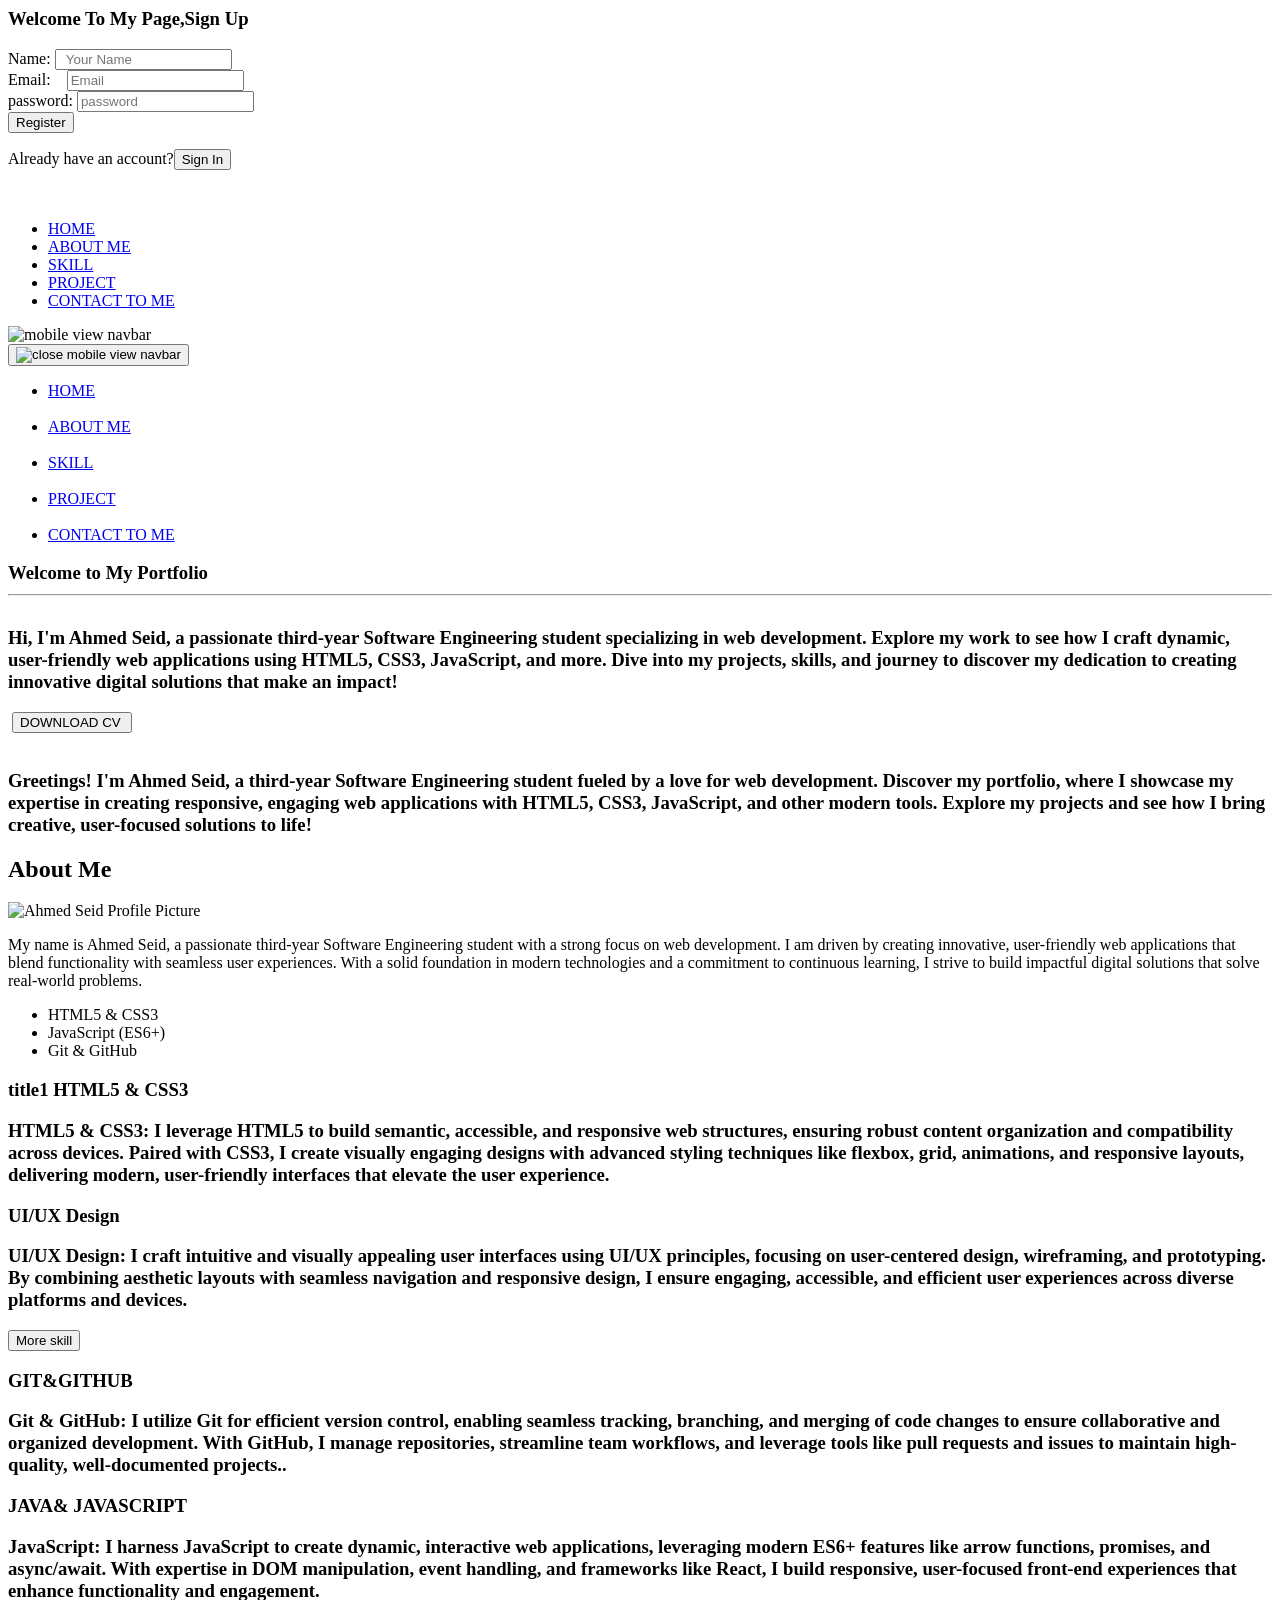
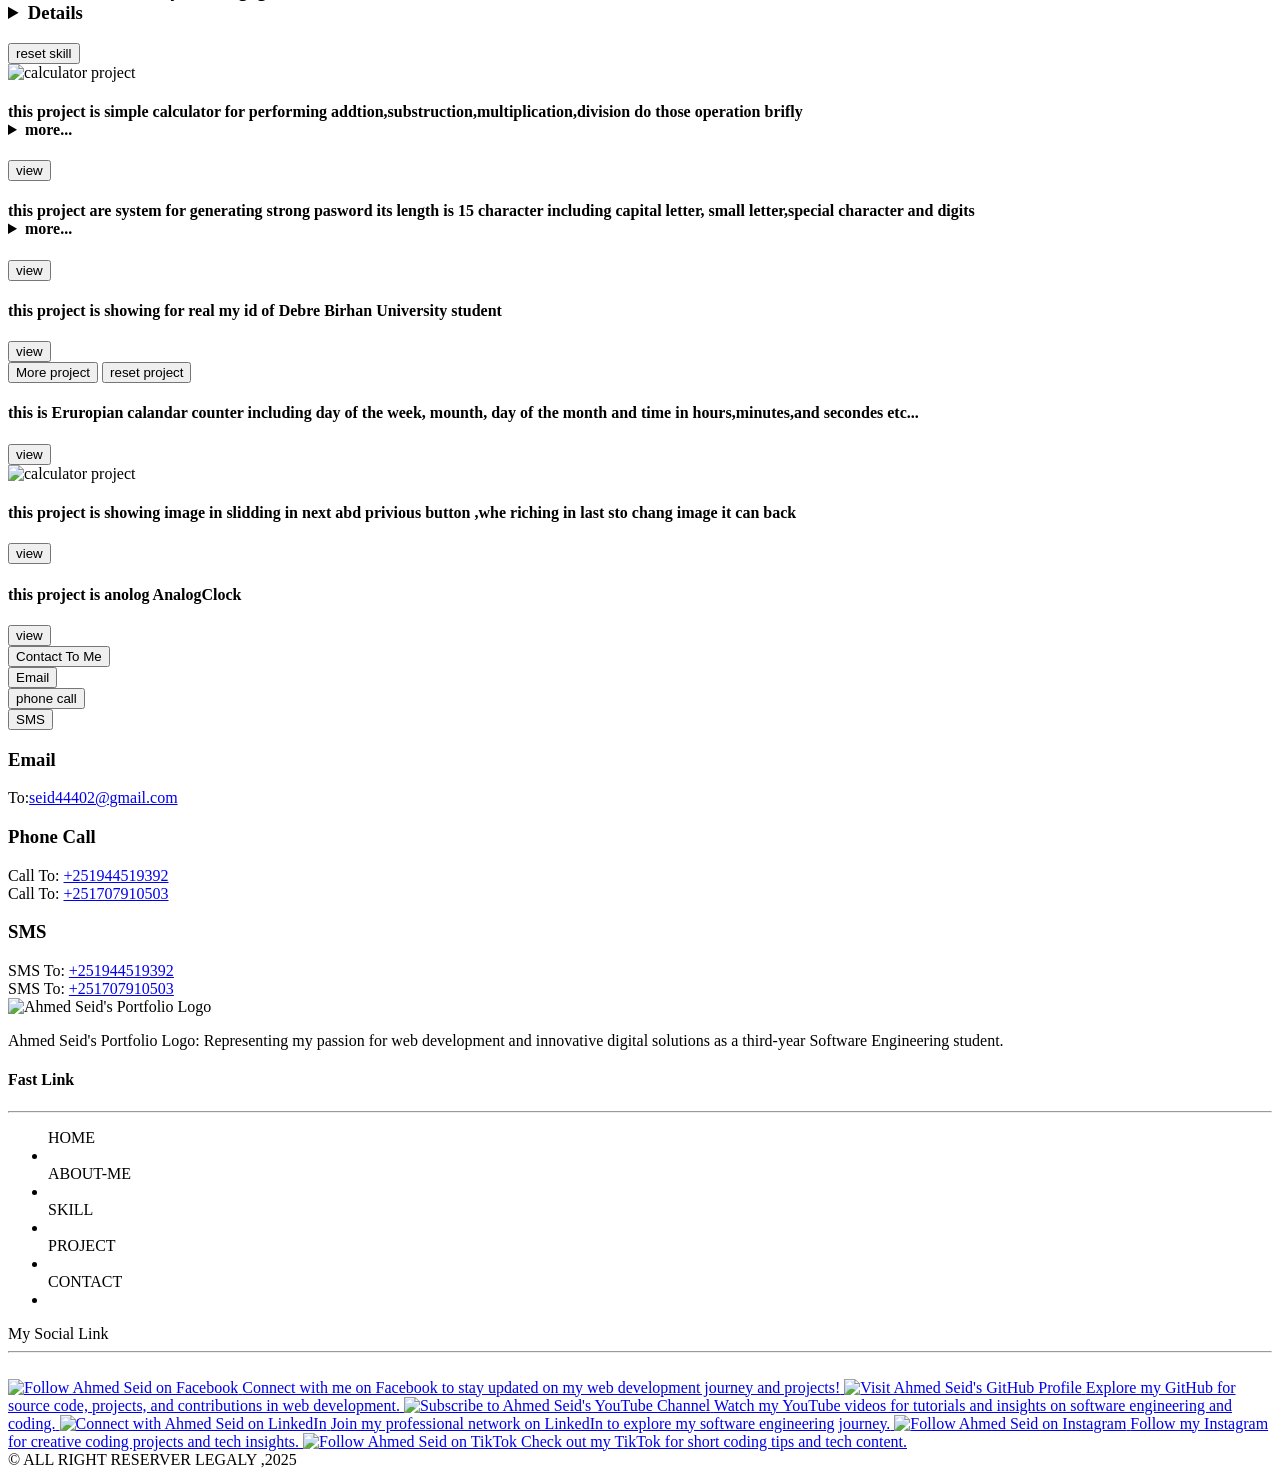
==== index.html @ 43ccfaa8 "Add files via upload" ====
<!DOCTYPE HTML5>                   
<head>
    <meta charset="UTF-8">
    <meta lang="en">
    <meta name="viewport" content="width=device-width, initial-scale=1.0">
    <title> my portifolio </title>
    <link rel="stylesheet" href="styles.css">
</head>
<body>
<div class="sign-up">
  <h3 class="sign-up-title">Welcome To My Page,Sign Up</h3>
  <label for="name" id="name-label"> Name:</label>
<input type="text" name="" id="name" placeholder="  Your Name">
<br><label for="email"> Email:&nbsp  &nbsp</label>
<input type="email" name="" id="email" placeholder="Email">
<br><label for="password"> password:</label>
<input type="text" name="" id="password" placeholder="password">

<br> <button class="register">Register</button>
<p>Already have an account?<button id="sign-in">Sign In</button></p>
</div>
<div class="main-containar">
  <!-- <div class="user-info">
    <img src="" alt="" class="">
    
  </div> -->
  
  <div class="header">
       <div class="">
        <img src="icon/headerlogo3.jpg" alt="" id="logo">
        <img src="icon/moon.png" alt="" id="light">
        
       </div>
        <div class="darkmode">
      
       </div> 
       <div class="navbar">
       
         <ul> 
           <li><a href="#body"> HOME</a></li>
          <li><a href="#about-me"> ABOUT ME</a></li>
          <li><a href="#skill">SKILL</a></li>
            <li><a href="#project">PROJECT</a></li>
             <li><a href="#contact-to-me">CONTACT TO ME</a></li>
             </ul>
       </div>
       <div class="homebar"><img src="icon/menu-bar.png" alt="mobile view navbar" id="menubar"></div>
       <div class="navbar2">
       <button id="btn1"> <img src="icon/close-button.png" alt="close mobile view navbar" id="close" > </button>
         <ul> 
           <li><a href="#body"> HOME</a></li>
           <br>
          <li><a href="#about-me"> ABOUT ME</a></li>
          <br>
          <li><a href="#skill">SKILL</a></li>
          <br>
            <li><a href="#project">PROJECT</a></li>
            <br>
             <li><a href="#contact-to-me">CONTACT TO ME</a></li>
             </ul>
       </div>
      
    </div>
    <div id="body">
        <div class="text1">
            <h3 id="text"><span>Welcome to My Portfolio </span><hr id="hr1"> <br>
Hi, I'm Ahmed Seid, a passionate third-year Software Engineering student specializing in web development. Explore my work to see how I craft dynamic, user-friendly web applications using HTML5, CSS3, JavaScript, and more. Dive into my projects, skills, and journey to discover my dedication to creating innovative digital solutions that make an impact!</h3></div>
        <div class="profil"><img src="icon/ahmed.png" alt="" id="pro">  
            <a href="icon/license-195239138-6172533.pdf" download="CV.pdf">
                <button id="download">DOWNLOAD CV 
                    <img src="icon/download.png" alt="" id="download-icon"></button></a></div> <br>
       
    <div class="text2"><h3 id="home-text2"><span>  
 Greetings!</span> I'm Ahmed Seid, a third-year Software Engineering student fueled by a love for web development. Discover my portfolio, where I showcase my expertise in creating responsive, engaging web applications with HTML5, CSS3, JavaScript, and other modern tools. Explore my projects and see how I bring creative, user-focused solutions to life!</h3></div></div>
   <section id="about-me">
  <h2>About Me</h2>
  <img src="icon/about-img.jpg" alt="Ahmed Seid Profile Picture" class="about-profile">
  <p>My name is Ahmed Seid, a passionate third-year Software Engineering student with a strong focus on web development. I am driven by creating innovative, user-friendly web applications that blend functionality with seamless user experiences. With a solid foundation in modern technologies and a commitment to continuous learning, I strive to build impactful digital solutions that solve real-world problems.</p>
<ul class="about-skills">
  <li>HTML5 & CSS3</li>
  <li>JavaScript (ES6+)</li>
  <li>Git & GitHub</li>
</ul>
</section>
    <div id="skill">
    <div class="skill1">
        <h3 id="skill1-title">title1 HTML5 & CSS3</h3>
        <h3 id="skill1-discription">HTML5 & CSS3: I leverage HTML5 to build semantic, accessible, and responsive web structures, ensuring robust content organization and compatibility across devices. Paired with CSS3, I create visually engaging designs with advanced styling techniques like flexbox, grid, animations, and responsive layouts, delivering modern, user-friendly interfaces that elevate the user experience.</h3>
        <!-- <button id="skill1-btn">more...</button> -->
    </div> 
      <div class="skill2">
        <h3 id="skill2-title">UI/UX Design</h3>
        <h3 id="skill2-discription">UI/UX Design: I craft intuitive and visually appealing user interfaces using UI/UX principles, focusing on user-centered design, wireframing, and prototyping. By combining aesthetic layouts with seamless navigation and responsive design, I ensure engaging, accessible, and efficient user experiences across diverse platforms and devices.</h3>
        <!-- <button id="skill2-btn">more...</button> -->
    </div> 
     <button id="more-skill">More skill</button> 
      <div class="skill3">
        <h3 id="skill3-title">GIT&GITHUB</h3>
        <h3 id="skill3-discription">Git & GitHub: I utilize Git for efficient version control, enabling seamless tracking, branching, and merging of code changes to ensure collaborative and organized development. With GitHub, I manage repositories, streamline team workflows, and leverage tools like pull requests and issues to maintain high-quality, well-documented projects..</h3>
        <!-- <button id="skill3-btn">more...</button> -->
    </div> 
      <div class="skill4">
        <h3 id="skill4-title">JAVA& JAVASCRIPT</h3>
        <h3 id="skill4-discription">JavaScript: I harness JavaScript to create dynamic, interactive web applications, leveraging modern ES6+ features like arrow functions, promises, and async/await. With expertise in DOM manipulation, event handling, and frameworks like React, I build responsive, user-focused front-end experiences that enhance functionality and engagement.

 <details>Java (JavaFX & Swing): I develop robust desktop applications using Java, employing JavaFX for modern, rich interfaces with dynamic UI components and multimedia support. With Swing, I create lightweight, cross-platform GUIs, ensuring scalable and maintainable solutions for diverse application needs, backed by Java’s strong object-oriented capabilities.<sumary>more..</sumary></details></h3>
        <!-- <button id="skill4-btn">more...</button> -->
    </div>  
     <button id="reset-skill">reset skill</button>
    </div>
    <div id="project">
        <div class="project1">
           <img src="icon/calc.png" alt="calculator project" id="project1-image"></a> 
            <h4 id="project1-diecription"> this project is simple calculator for performing addtion,substruction,multiplication,division  do those operation  brifly <details> and when locked the calculator not do operation but can write,addtionalt clear and delete button is including for cancceling one by one or all once <summary>more...</summary></details> </h4>

           <a href="project/Calc/calc.html" target="_parent"> <button id="project1-btn">view </button></a>
        </div>
        <div class="project2">
            <img src="icon/password generater.png" alt=""id="project2-image">
            <h4 id="project2-diecription"> this project are system for generating strong pasword its length is 15 character including capital letter, small letter,special character and digits <details>when generate strong password click generated the password click copy to copied to clipord past anywhere <summary>more...</summary> </details></h4>
           <a href="project/password/pasword.html" target="_parent"><button id="project2-btn">view </button></a> 
        </div>
        <div class="project3">
             <img src="icon/id.png" alt=""id="project3-image"></a>
           <h4 id="project3-diecription"> this project is showing for real my id of Debre Birhan University student </h4>
            <a href="project/id/id.html" target="_parent"><button id="project3-btn">view </button></a>
        </div>
        <button id="more-project">More project</button> <button id="reset-project">reset project</button>
        <div class="project4">
            <img src="icon/calandar.png"alt="" id="project4-image">
            <h4 id="project4-diecription"> this is Eruropian calandar counter including day of the week, mounth, day of the month and time in hours,minutes,and secondes etc...  </h4>
            <a href="project/calandar/calandar.html" target="_self"><button id="project4-btn">view </button></a>
        </div>
         <div class="project5">
            <img src="icon/calc.png" alt="calculator project" id="project5-image">
            <h4 id="project5-diecription"> this project is showing image in slidding  in next abd privious button ,whe riching in last sto chang image it can back</h4>
            <a href="project/imageSlayder/image.html" target="_parent"><button id="project5-btn">view </button></a>
        </div>
        <div class="project6">
            <img src="icon/password generater.png" alt=""id="project6-image">
            <h4 id="project6-diecription"> this project is anolog AnalogClock</h4>
            <a href="project/AnalogClock/Watch.html" target="_parent"><button id="project6-btn">view </button></a>
        </div>
    </div>

    <div id="contact-to-me">
    <button id="btn2">Contact To Me</button>
    <div class="contact-list">
        <img src="icon/left-arrow.png" alt="" id="left-arrow"><br>
        <button id="btn3"><img src="icon/email.png" alt=""id="email-icon">Email</button><br>
        <button id="btn4"><img src="icon/copy.png" alt="" id="phone-icon">phone call</button><br>
        <button id="btn5"><img src="icon/conversation.png" alt="" id="sms-icon">SMS</button></div>
        </div>
        <div class="email-card">
            <img src="icon/left-arrow.png" alt=""id="email-back">
            <h3>Email</h3>
            To:<a href="mailto:seid44402@gmail.com">seid44402@gmail.com</a>
           
        </div>
        <div class="phone-card">
            <img src="icon/left-arrow.png" alt=""id="phone-back">
            <h3>Phone Call</h3>
            Call To: <a href="tel:+251944519392">+251944519392</a><br>
            Call To: <a href="tel:+251707910503">+251707910503</a><br>
         
            
        </div>
        <div class="sms-card">
            <img src="icon/left-arrow.png" alt=""id="sms-back">
            <h3>SMS</h3>
            SMS To: <a href="sms:+251944519392">+251944519392</a><br>
            SMS To: <a href="sms:+251707910503">+251707910503</a><br>
         
            
        </div>
    
    <div class="footer">
       
        <!-- <div class="copy-right"id="facebook-link"><h3>ALL RIGHT RESERVED LEGALY 2025!!!</h3></div> --> 
   <div class="footer-logo">
    
  <img id="logo-image" src="icon/headerlogo2.png" alt="Ahmed Seid's Portfolio Logo">
  <p>Ahmed Seid's Portfolio Logo: Representing my passion for web development and innovative digital 
    solutions as a third-year Software Engineering student.</p>
    
   </div>
   <div class="fast-link">
    <h4>Fast Link</h4> <hr> </h4>
    <ul> 
           <span id="body-text">HOME</span>
           <li><a href="#body" id=""><img src="icon/home-button.png" alt="" id="footer-home"> </a></li>
           <span id="about-me-text">ABOUT-ME</span>
          <li><a href="#about-me"><img src="icon/picture.png" alt="" id="footer-about-me"> </a></li>
          <span id="skill-text">SKILL</span>
           <li><a href="#skill"> <img src="icon/tools.png" alt="" id="footer-skill"></a></li>
           <span id="project-text">PROJECT</span>
            <li><a href="#project"><img src="icon/paper-plane.png" alt="" id="footer-project"></a></li>
            <span id="contact-to-me-text">CONTACT</span>
             <li><a href="#contact-to-me"> <img src="icon/conversation.png" alt="" id="footer-contact-to-me"> </a></li>
             </ul>
   </div>
 <div class="join-to-me">
  <span id="social-span">My Social Link
     <hr>
  </span>
  <br>
 
  <a href="https://facebook.com/your-profile" id="facebook-link">
    <img src="icon/Facebook.jpeg" alt="Follow Ahmed Seid on Facebook" id="Facebook" tabindex="0">
    <span id="facebook-text">Connect with me on Facebook to stay updated on my web development journey and projects!</span>
  </a>
  <a href="https://github.com/ahmedseid9392" id="github-link">
    <img src="icon/github.png" alt="Visit Ahmed Seid's GitHub Profile" id="github" tabindex="0">
    <span id="github-text">Explore my GitHub for source code, projects, and contributions in web development.</span>
  </a>
  <a href="https://youtube.com/your-channel" id="youtube-link">
    <img src="icon/youtube.png" alt="Subscribe to Ahmed Seid's YouTube Channel" id="youtube" tabindex="0">
    <span id="youtube-text">Watch my YouTube videos for tutorials and insights on software engineering and coding.</span>
  </a>
  <a href="https://linkedin.com/in/your-profile" id="linkedin-link">
    <img src="icon/Linked in.jpeg" alt="Connect with Ahmed Seid on LinkedIn" id="linkedin" tabindex="0">
    <span id="linkedin-text">Join my professional network on LinkedIn to explore my software engineering journey.</span>
  </a>
  <a href="https://instagram.com/your-profile" id="instagram-link">
    <img src="icon/Inatagrame.jpeg" alt="Follow Ahmed Seid on Instagram" id="instagram" tabindex="0">
    <span id="instagram-text">Follow my Instagram for creative coding projects and tech insights.</span>
  </a>
  <a href="https://tiktok.com/@your-profile" id="tiktok-link">
    <img src="icon/telegram.png" alt="Follow Ahmed Seid on TikTok" id="tiktok" tabindex="0">
    <span id="tiktok-text">Check out my TikTok for short coding tips and tech content.</span>
  </a>
</div>
   <div class="feed-back">

   </div>
   <span id="copy-right"> &copy; ALL RIGHT RESERVER LEGALY ,2025</span>

</div>
</div>
    <!--linking javascript-->
    <script src="script.js"> </script>
</body>
</html>
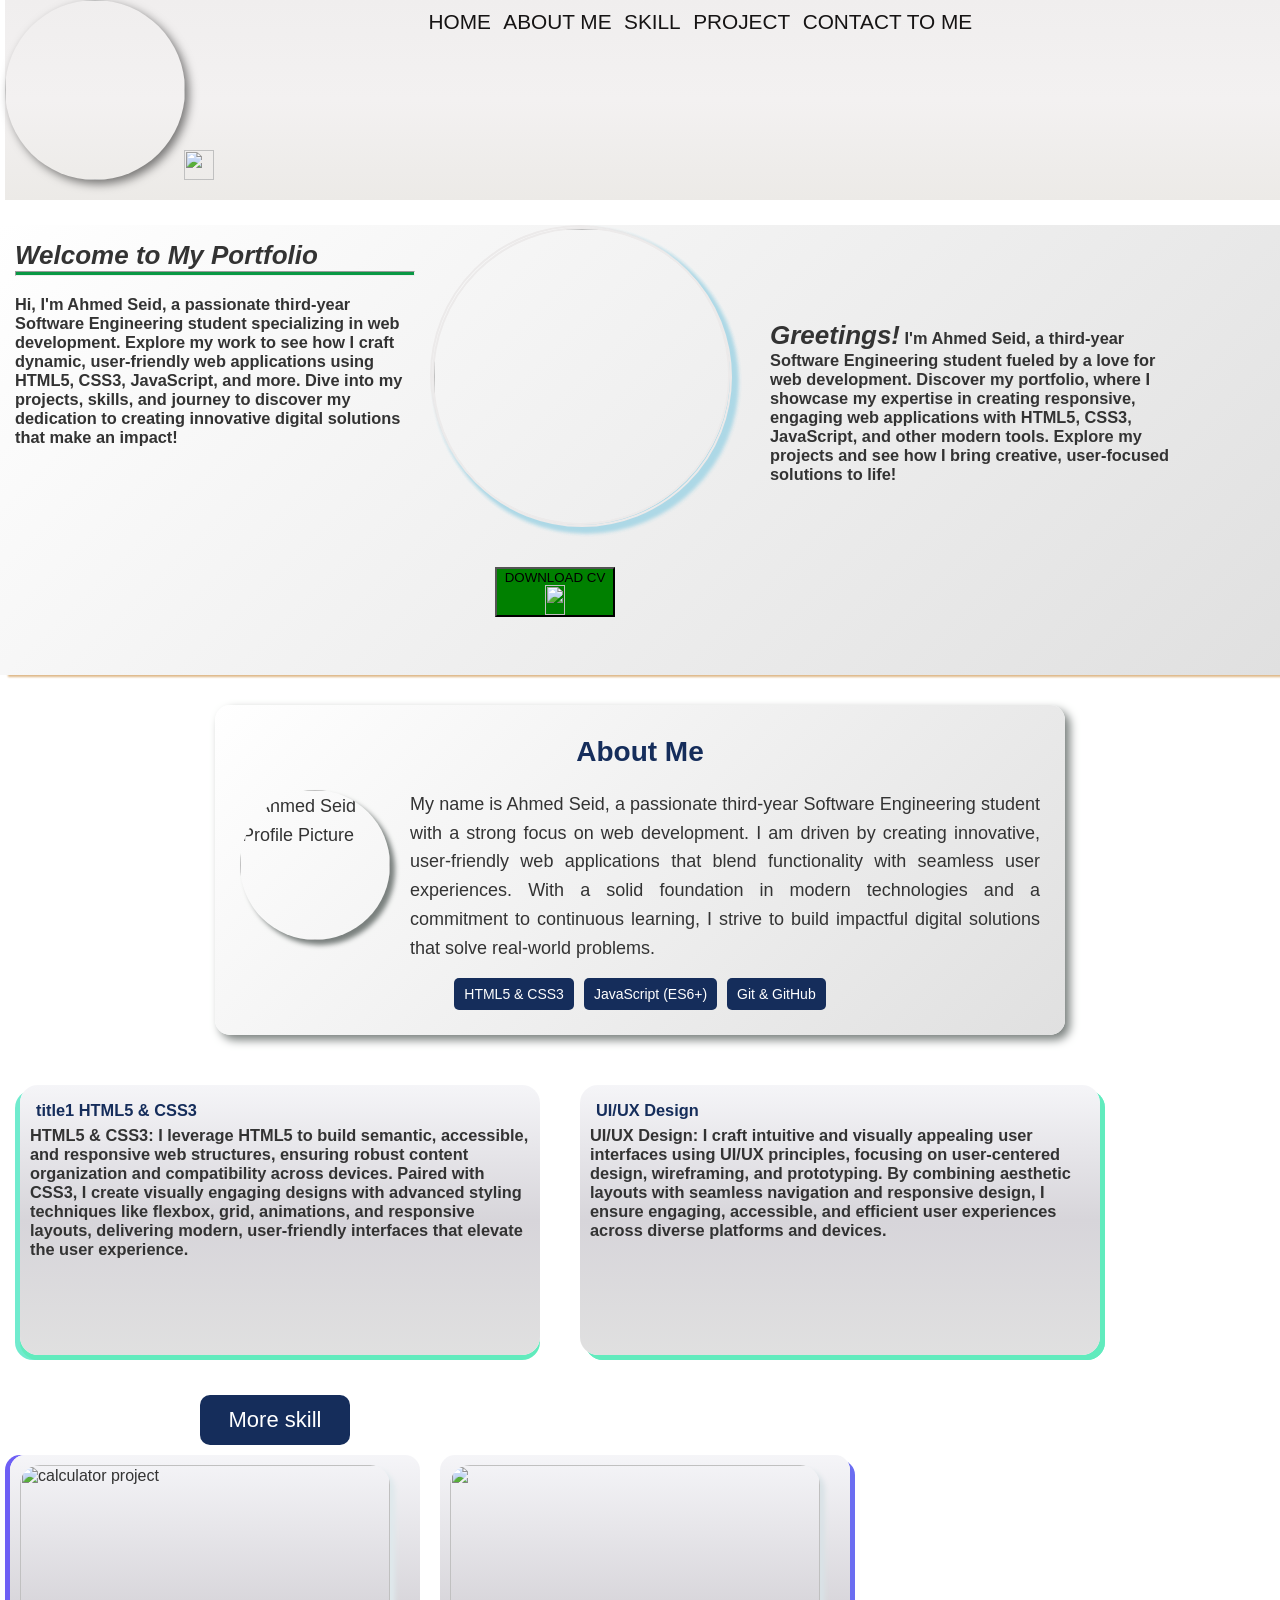
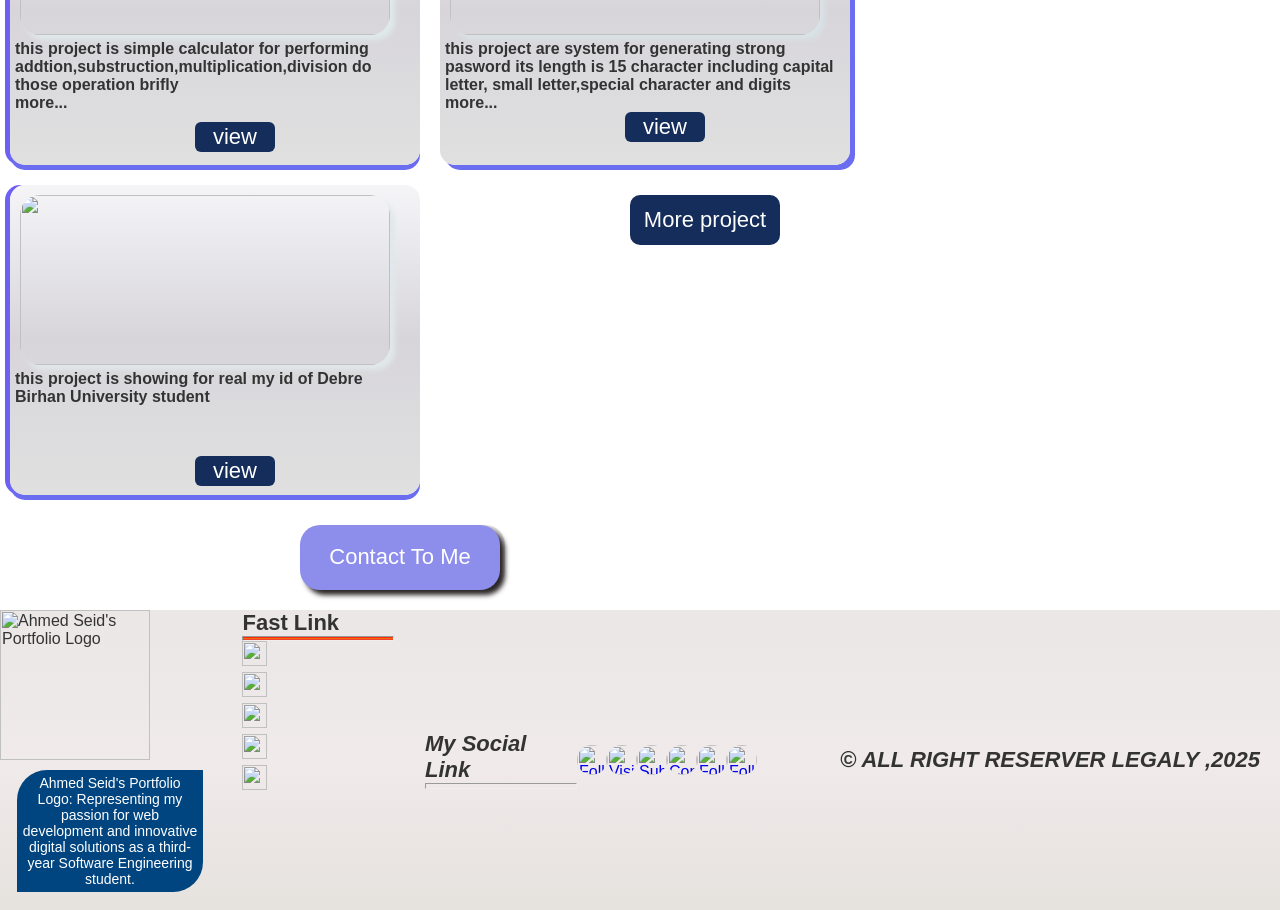
==== commit 9ac3ceff: "demo1" ====
--- a/index.html
+++ b/index.html
@@ -4,7 +4,7 @@
     <meta lang="en">
     <meta name="viewport" content="width=device-width, initial-scale=1.0">
     <title> my portifolio </title>
-    <link rel="stylesheet" href="styles.css">
+    <link rel="stylesheet" href="portifolio.css">
 </head>
 <body>
 <div class="sign-up">
@@ -240,4 +240,5 @@
     <!--linking javascript-->
     <script src="script.js"> </script>
 </body>
-</html>+
+</html>
--- a/portifolio.css
+++ b/portifolio.css
@@ -0,0 +1,1060 @@
+:root {
+  --primary-bg: #f4e4f5; /* Light mode background from your JS */
+  --dark-bg: #262223; /* Dark mode background */
+  --accent-color: #152d5b; /* Footer background color */
+  --text-color: #333; /* Default text color */
+  --shadow-color: #7a807e; /* From skill cards */
+}
+* {
+  padding: 0px;
+  margin: 0px;
+  list-style: none;
+  
+  
+  text-decoration: none;
+  font-family: Arial, Helvetica, sans-serif;
+  
+  
+  
+  
+}
+
+
+/* .main-containar{
+  display: none;
+} */
+.sign-up{
+  width: 350px;
+  height: 450px;
+  border-radius: 8px;
+  padding: 20px;
+  margin: 35px 35%;
+  display: none;
+  box-shadow: 5px 5px 5px rgb(187, 181, 172);
+  
+}
+.sign-up-title{
+  padding-bottom: 35px;
+}
+input{
+  width: 210px;
+  height: 30px;
+  margin: 10px;
+}
+.register{
+  width: 350px;
+  height: 35px;
+  text-align: center;
+  font-size: 18px;
+  color: white;
+  background-color: #00457f;
+  border-radius: 8px;
+  margin: 30px 10px 10px; 
+  border: none;
+}
+#sign-in{
+  border: none;
+  color: #00457f;
+  background-color: transparent;
+}
+#title{
+  color:red;
+  background-color:green;
+}
+.header {
+ height: 200px;
+  width: 100%;
+  display: flex;
+  flex-wrap: wrap;
+ background: linear-gradient(#f0eeee,#f3f1f1,#eceae7);
+  margin-bottom: 25px;
+  margin-left: 5px;
+  
+}
+#logo {
+  width: 200px;
+  height: 100px;
+}
+.navbar {
+  width: 600px;
+  height: 200px;
+  padding-top: 50px;
+  margin-left: 200px;
+  padding: 10px;
+   box-sizing: border-box; 
+  box-shadow: 0px 0px 0px #eceaea, 0px 0px 0px #f3eeee;
+}
+.navbar li {
+  
+  display: inline;
+  flex-wrap: wrap;
+  align-self: center;
+  align-items: center;
+  justify-content: space-around;
+  font: 1.3em sans-serif;
+}
+
+.navbar li a {
+ 
+  margin: 4px;
+  margin-top: 20px;
+  color: #161414;
+}
+.navbar li a:hover {
+  color: white;
+    transition: 0.2s ease-in;
+    opacity: 8;
+    background-color: rgb(89, 150, 219);
+}
+#menubar {
+  width: 40px;
+  height: 30px;
+  display: none;
+  color: white;
+  background-color: white;
+  
+}
+#homeicon {
+  width: 20px;
+  height: 20px;
+}
+
+#homeicon:hover {
+  transform: scale(1.2);
+  transition: 0.5s;
+}
+.navbar2 {
+  width: 350px;
+  height: 400px;
+  z-index: 1000;
+  background-color: #f3eeee;
+  padding: 10px;
+  justify-content: space-around;
+  align-items: center;
+  display: none;
+  margin-left: 120px;
+  transition: top 0.6s ease;
+  
+}
+
+.navbar2 li {
+  list-style: none;
+  font-size: 22px;
+  }
+.navbar2 li a {
+  text-decoration: none;
+  padding: 10px;
+  margin-top: 20px;
+  color: #380d0d;
+}
+.navbar2 li a:hover {
+    color: white;
+    transition: 0.2s ease-in;
+    opacity: 8;
+    background-color: rgb(89, 150, 219);
+}
+#close {
+  width: 30px;
+  height: 30px;
+  margin-left: 300px;
+  
+  cursor: pointer;
+  }
+  #btn1{
+    border: none;
+  }
+#light {
+  margin-left: 200px; 
+  width: 30px;
+  height: 30px;
+  margin-right: 0px;
+  cursor: pointer;
+ }
+#logo {
+  width: 180px;
+  height: auto;
+  border-radius: 50%;
+  box-shadow: 4px 4px 10px rgba(0, 0, 0, 0.5);
+  transition: transform 0.3s ease-in-out;
+ 
+}
+#logo:hover {
+  transform: scale(1.05);
+}
+#light-text{
+    text-align: right;
+    padding-right: 10px;
+}
+@media  (min-width:700px) {
+    #menubar{
+        display: none;
+      }
+    }
+@media (max-width: 700px) {
+  .navbar {
+    width: 450px;
+    display: none;
+  }
+   #menubar{
+        margin-left: 390px;
+        margin-top: -70px;
+        display: block;
+      }
+}
+  @media (min-width:700px){
+    .navbar2{
+      display:none;
+    }
+  }
+  #light{
+    margin-left: -5px;
+    margin-top: -150px;
+    cursor: pointer;
+    
+  }
+/* .darkmode{
+    padding-top: 15px;
+    flex-wrap: wrap-reverse;
+    width: 80px;
+    height: 80px;
+    
+    margin-left: -110px;
+    margin-bottom: -60px;
+   } */
+
+#body {
+  width: 100%;
+  height: 450px;
+  display: flex;
+  flex-wrap: wrap;
+  /* background-image: url("icon/photo_2025-06-27_16-28-20.jpg"); */
+  background: linear-gradient(135deg, #ffffff, #e0e0e0);
+  color: var(--text-color);
+  box-shadow: 8px 2px 2px burlywood, 0px 0px 0px burlywood;
+}
+.text1 {
+  width: 400px;
+  height: auto;
+  padding: 15px;
+  margin-bottom: 13px;
+  font-size: 14px;
+  font-family: 'Arial', sans-serif;
+  animation: typing 4s steps(40,end);
+  
+}
+
+
+span{
+    font-weight: bold;
+    font-size: 26px;
+    font-style: oblique;
+}
+#hr1{
+    background-color: #099844;
+    height: 3px;
+}
+.text2 {
+  width: 400px;
+  height: auto;
+  color: var(--text-color);
+  margin-left: 750px;
+  margin-top: -300px;
+  padding-left: 20px;
+  padding-top: 20px;
+font-size: 14px;
+  font-family: 'Arial', sans-serif;
+  animation: typing 4s steps(40,end);
+
+}
+.profil {
+  width: 300px;
+  height: 300px;
+  border: 2px solid #eceaea;
+  border-radius: 50%;
+  box-sizing: border-box;
+  box-shadow: 5px 5px 5px lightblue, 5px 5px 5px lightblue;
+}
+#pro {
+  width: 300px;
+  height: 300px;
+  border: 2px solid #eceaea;
+  border-radius: 50%;
+  box-sizing: border-box;
+  box-shadow: 5px 5px 5px lightblue, 5px 5px 5px lightblue;
+}
+#download-icon{
+    width: 20px;
+    height: 30px;
+}
+#download{
+    width: 120px;
+    height: 50px;
+    margin-top: 40px;
+    margin-left: 63px;
+    background-color: green;
+    cursor: pointer;
+}
+@media (max-width:700px) {
+ #body{
+    height:fit-content;
+    /* margin-bottom: 350px; */
+ } 
+ .text2{
+    margin-left: 10px;
+    margin-top: 100px;
+    padding-bottom: 15px;
+    }  }
+    #btn1 { 
+      margin-bottom: 15px
+    }
+
+
+/* About Me Section */
+#about-me { /* Renamed to .about-me for consistency */
+  width: 100%;
+  max-width: 800px; /* Limits width for readability on large screens */
+  margin: 30px auto; /* Center the section */
+  padding: 25px;
+  background: linear-gradient(135deg, #ffffff, #e0e0e0); /* Subtle gradient for depth */
+  border-radius: 15px; /* Matches project and skill card border-radius */
+  box-shadow: 5px 5px 10px var(--shadow-color), -5px -5px 10px #fff; /* Soft shadow effect */
+  font-size: 18px; /* Slightly smaller for better readability */
+  line-height: 1.6; /* Improved text spacing */
+  color: var(--text-color);
+  transition: all 0.5s ease-in-out; /* Smooth transition for dark mode */
+animation: typing 4s steps(40,end);
+}
+
+/* Heading for About Me */
+#about-me h2 {
+  font-size: 28px;
+  color: var(--accent-color);
+  margin-bottom: 15px;
+  text-align: center;
+  font-weight: 600;
+
+}
+/* Paragraph styling */
+#about-me p {
+  text-align: justify;
+  font-family: 'Arial', sans-serif; /* Matches navbar font style */
+  margin-bottom: 15px;
+}
+
+/* Responsive design for smaller screens */
+@media (max-width: 600px) {
+  #about-me {
+    margin: 15px;
+    padding: 15px;
+    font-size: 16px;
+  }
+  #about-me h2 {
+    font-size: 24px;
+  }
+}
+.about-profile {
+  width: 150px;
+  height: 150px;
+  border-radius: 50%;
+  float: left;
+  margin-right: 20px;
+  box-shadow: 5px 5px 5px var(--shadow-color);
+}
+@media (max-width: 600px) {
+  .about-profile {
+    float: none;
+    margin: 0 auto 15px;
+    display: block;
+  }
+}
+.about-skills {
+  list-style: none;
+  display: flex;
+  gap: 10px;
+  justify-content: center;
+  margin-top: 15px;
+}
+.about-skills li {
+  background-color: var(--accent-color);
+  color: #fff;
+  padding: 5px 10px;
+  border-radius: 5px;
+  font-size: 14px;
+}
+.about-me {
+  opacity: 0;
+  transform: translateY(20px);
+  animation: fadeIn 0.8s ease-in-out forwards;
+}
+@keyframes fadeIn {
+  to {
+    opacity: 1;
+    transform: translateY(0);
+  }
+}
+
+/* Dark mode adjustments (matches your JS dark mode toggle) */
+body.dark-mode .about-me {
+  background: linear-gradient(135deg, #2c2c2c, #4a4a4a);
+  color: #fff;
+  box-shadow: 5px 5px 10px #1a1a1a, -5px -5px 10px #3a3a3a;
+}
+/* for skill */
+/*for contact to me */
+#skill {
+  display: flex;
+  flex-wrap: wrap;
+}
+.skill1 {
+  width: 500px;
+  height: 250px;
+  margin: 20px;
+  border-radius: 18px;
+ font-size: 14px;
+  font-family: 'Arial', sans-serif;
+  padding: 10px;
+  color: var(--text-color);
+  box-shadow: 0px 5px 0px #61ebbd, -5px 5px 0px #70ebce;
+  background: linear-gradient(#f5f5f8, #d7d5da, #e0e0e0);
+}
+.skill2 {
+  width: 500px;
+  height: 250px;
+  margin: 20px;
+  border-radius: 18px;
+  padding: 10px;
+  font-size: 14px;
+  font-family: 'Arial', sans-serif;
+ color: var(--text-color);
+  box-shadow: 5px 5px 0px #61ebbd, 5px 5px 0px #70ebce;
+  background: linear-gradient(#f5f5f8, #d7d5da, #e0e0e0);
+}
+.skill3 {
+  width: 500px;
+  height: 250px;
+  margin: 20px;
+  display: none;
+  border-radius: 18px;
+  padding: 10px;
+  color: var(--text-color);
+  font-size: 14px;
+  font-family: 'Arial', sans-serif;
+  box-shadow: 0px 5px 0px #61ebbd, -5px 5px 0px #70ebce;
+  background: linear-gradient(#f5f5f8, #d7d5da, #e0e0e0);
+}
+.skill4 {
+  width: 500px;
+  height: 280px;
+  margin: 20px;
+  overflow: scroll;
+  display: none;
+  border-radius: 18px;
+  padding: 10px;
+ color: var(--text-color);
+ font-size: 14px;
+  font-family: 'Arial', sans-serif;
+  box-shadow: 5px 5px 0px #61ebbd, 5px 5px 0px #70ebce;
+  background: linear-gradient(#f5f5f8, #d7d5da, #e0e0e0);
+}
+.skill4::-webkit-scrollbar{
+  display: none;
+}
+#skill1-title,#skill2-title,#skill3-title,#skill4-title{
+  color:var(--accent-color);
+  padding: 6px;
+  font-weight: 600;
+}
+#more-skill {
+  width: 150px;
+  height: 50px;
+  background-color:var(--accent-color);
+  color: #fff;
+  font-size: 22px;
+  margin-left: 200px;
+  margin-top: 20px;
+  border-radius: 10px;
+  border: none;
+  cursor: pointer;
+}
+#reset-skill {
+  width: 150px;
+  height: 50px;
+  background-color:var(--accent-color);
+  color: #fff;
+  font-size: 22px;
+  margin-left: 20px;
+  margin-top: 20px;
+  border-radius: 10px;
+  border: none;
+  display: none;
+  cursor: pointer;
+}
+#btn2 {
+  width: 200px;
+  height: 65px;
+  background-color: rgb(141, 141, 236);
+  color: white;
+  margin-left: 300px;
+  padding: 5px;
+  border-radius: 20px;
+  margin-top: 20px;
+  cursor: pointer;
+  border: none;
+  font-size: 22px;
+  box-shadow: 5px 5px 5px rgb(44, 39, 39), 5px 0px 0px gainsboro;
+}
+#btn2:hover {
+  background-color: rgb(225, 225, 245);
+  color: rgb(49, 48, 48);
+  transition: 0.5s;
+  cursor: pointer;
+}
+.contact-list {
+  width: 250px;
+  padding-top: 20px;
+  height: 300px;
+ 
+  z-index: 1px;
+  margin-left: 280px;
+  display: none;
+}
+#btn3,
+#btn4,
+#btn5 {
+  width: 200px;
+  margin-top: 10px;
+  height: 65px;
+  cursor: pointer;
+  background-color: rgb(109, 109, 112);
+  color: rgb(43, 42, 42);
+  /*margin-left: 300px;
+  */padding: 5px;
+  border-radius: 8px;
+  border: none;
+  font-size: 22px;
+  box-shadow: 5px 5px 5px rgb(44, 39, 39), 5px 0px 0px gainsboro;
+ 
+}
+#left-arrow {
+  width: 25px;
+  height: 20px;
+  padding-top: -20px;
+  cursor: pointer;
+}
+#btn3:hover,
+#btn4:hover,
+#btn5:hover {
+  background-color: rgb(225, 225, 245);
+  color: rgb(49, 48, 48);
+  transition: 0.5s;
+  cursor: pointer;
+}
+
+#email-icon {
+  width: 35px;
+  height: 25px;
+}
+#sms-icon {
+  width: 35px;
+  height: 25px;
+}
+#phone-icon {
+  width: 35px;
+  height: 25px;
+
+}
+.email-card {
+  width: 200px;
+  background-color: rgb(235, 241, 241);
+   height: 80px;
+  padding-top: 20px;
+   border-radius: 7px;
+    margin-left: 200px;
+ display: none;
+  z-index: 1px;
+ margin-top: 10px;
+ box-shadow: 5px 5px 5px rgb(63, 57, 57), 5px 5px 0px rgb(70, 66, 66);
+
+}
+#email-back {
+  width: 25px;
+  height: 20px;
+  padding-top: -20px;
+  cursor: pointer;
+}
+#text1 {
+  columns: 12;
+  padding: 6px;
+  border: none;
+  box-shadow: 2px 2px 2px #2b2b2b, 0px 0px 0px #2b2b2b;
+}
+#btn6 {
+  width: 60px;
+  height: 30px;
+  background-color: green;
+  color: whitesmoke;
+  cursor: pointer;
+}
+.phone-card {
+  width: 200px;
+  background-color: rgb(235, 241, 241);
+   height: 80px;
+  padding-top: 20px;
+   border-radius: 7px;
+    margin-left: 200px;
+   padding-top: 20px;
+  display: none;
+  margin-top: 10px;
+  z-index: 1px;
+box-shadow: 5px 5px 5px rgb(63, 57, 57), 5px 5px 0px rgb(70, 66, 66);
+}
+#phone-back {
+  width: 25px;
+  height: 20px;
+  padding-top: -20px;
+  cursor: pointer;
+}
+.sms-card {
+  width: 200px;
+  background-color: rgb(235, 241, 241);
+   height: 80px;
+  padding-top: 20px;
+   border-radius: 7px;
+    margin-left: 200px;
+  
+  padding-top: 20px;
+  display: none;
+  margin-top: 10px;
+  z-index: 1px;
+  box-shadow: 5px 5px 5px rgb(63, 57, 57), 5px 5px 0px rgb(70, 66, 66);
+}
+#sms-back {
+  width: 25px;
+  height: 20px;
+  padding-top: -20px;
+  cursor: pointer;
+}
+
+
+/* project part */
+#project {
+  display: flex;
+  flex-wrap: wrap;
+}
+.project1 {
+  width: 400px;
+  height: 300px;
+   color: var(--text-color);
+  box-shadow: 0px 5px 0px #6b6df1, -5px 0px 0px #6e5ff5;
+  background: linear-gradient(#f5f5f8, #d7d5da, #e0e0e0);
+  border-radius: 15px;
+  margin: 10px;
+  padding: 5px;
+ 
+}
+#project1-image {
+  width: 370px;
+  height: 170px;
+  margin: 5px;
+  border-radius: 20px;
+  box-shadow: 5px 5px 5px #dfe9ec, 0px 0px 0px #d6dbdd;
+}
+#project1-btn {
+ width: 80px;
+ height: 30px;
+ border: none;
+ background-color:var(--accent-color);
+ border-radius:6px ;
+ color: #ffff;
+ font-size: 22px;
+ margin-left: 180px;
+ margin-top: 10px;
+ cursor: pointer;
+
+}
+.project2 {
+  width: 400px;
+  height: 300px;
+  color: var(--text-color);
+  box-shadow: 5px 5px 0px #6b6df1, 0px 0px 0px #6e5ff5;
+ 
+  background: linear-gradient(#f5f5f8, #d7d5da, #e0e0e0);
+  border-radius: 15px;
+  margin: 10px;
+  padding: 5px;
+ 
+}
+#project2-image {
+  width: 370px;
+  height: 170px;
+  margin: 5px;
+  border-radius: 20px;
+  box-shadow: 5px 5px 5px #d9e2e6, 0px 0px 0px #9ea4a7;
+}
+#project2-btn {
+  width: 80px;
+  height: 30px;
+  border: none;
+  background-color: #152046;
+  color: #ffff;
+  font-size: 22px;
+  margin-left: 180px;
+  margin-top: 0px;
+  cursor: pointer;
+   background-color:var(--accent-color);
+ border-radius:6px ;
+}
+.project3 {
+  width: 400px;
+  height: 300px;
+   color: var(--text-color);  
+   box-shadow: 0px 5px 0px #6b6df1, -5px 0px 0px #6e5ff5;
+padding: 5px;
+  background: linear-gradient(#f5f5f8, #d7d5da, #e0e0e0);
+  border-radius: 15px;
+  margin: 10px;
+  
+}
+#project3-image {
+  width: 370px;
+  height: 170px;
+  margin: 5px;
+  border-radius: 20px;
+  box-shadow: 5px 5px 5px #e1e8eb, 0px 0px 0px #d5e4e9;
+}
+#project3-btn {
+  width: 80px;
+  height: 30px;
+  border: none;
+  background-color:var(--accent-color);
+ border-radius:6px ;
+  color: #ffff;
+  font-size: 22px;
+  margin-left: 180px;
+  margin-top: 50px;
+  cursor: pointer;
+   background-color:var(--accent-color);
+ border-radius:6px ;
+}
+.project4 {
+  width: 400px;
+  height: 300px;
+   color: var(--text-color);
+    box-shadow: 5px 5px 0px #6b6df1, 0px 0px 0px #6e5ff5;
+ padding: 5px;
+  background: linear-gradient(#f5f5f8, #d7d5da, #e0e0e0);
+  border-radius: 15px;
+  display: none;
+  margin: 10px;
+ 
+}
+#project4-image {
+  width: 370px;
+  height: 170px;
+  margin: 5px;
+  border-radius: 20px;
+  box-shadow: 5px 5px 5px #f0f4f5, 0px 0px 0px #ebf1f3;
+}
+#project4-btn {
+  width: 80px;
+  height: 30px;
+  border: none;
+  
+  color: #ffff;
+  font-size: 22px;
+  margin-left: 180px;
+  margin-top: 10px;
+  cursor: pointer;
+   background-color:var(--accent-color);
+ border-radius:6px ;
+}
+
+.project5 {
+  width: 400px;
+  height: 300px;
+  color: var(--text-color);
+   box-shadow: 0px 5px 0px #6b6df1, -5px 0px 0px #6e5ff5;
+
+  background: linear-gradient(#f5f5f8, #d7d5da, #e0e0e0);
+  border-radius: 15px;
+ display: none;
+  margin: 10px;
+  padding: 5px;
+  
+}
+
+#project5-image {
+  width: 370px;
+  height: 170px;
+  margin: 5px;
+  border-radius: 20px;
+  box-shadow: 5px 5px 5px #eaedee, 0px 0px 0px #ebeff0;
+}
+#project5-btn {
+  width: 80px;
+  height: 30px;
+  border: none;
+  background-color:var(--accent-color);
+ border-radius:6px ;
+  color: #ffff;
+  font-size: 22px;
+  margin-left: 180px;
+  margin-top: 30px;
+  cursor: pointer;
+}
+
+.project6 {
+  width: 400px;
+  height: 300px;
+  color: var(--text-color);
+    box-shadow: 5px 5px 0px #6b6df1, 0px 0px 0px #6e5ff5;
+
+  background: linear-gradient(#f5f5f8, #d7d5da, #e0e0e0);
+  border-radius: 15px;
+  display: none;
+  margin: 10px;
+  padding: 5px;
+}
+
+#project6-image {
+  width: 370px;
+  height: 170px;
+  margin: 5px;
+  border-radius: 20px;
+  cursor: pointer;
+  box-shadow: 5px 5px 5px #eef3f5, 0px 0px 0px #e9f0f3;
+}
+#project6-btn {
+  width: 80px;
+  height: 30px;
+  border: none;
+  background-color:var(--accent-color);
+ border-radius:6px ;
+  color: #ffff;
+  font-size: 22px;
+  margin-left: 180px;
+  margin-top: 50px;
+  cursor: pointer;
+}
+#more-project {
+  width: 150px;
+  height: 50px;
+  background-color:var(--accent-color);
+ border-radius:6px ;
+  color: #fff;
+  font-size: 22px;
+  margin-left: 200px;
+  margin-top: 20px;
+  border-radius: 10px;
+  border: none;
+  cursor: pointer;
+}
+#reset-project {
+  width: 150px;
+  height: 50px;
+   background-color:var(--accent-color);
+ border-radius:6px ;
+  color: #fff;
+  font-size: 22px;
+  margin-left: 20px;
+  margin-top: 20px;
+  border-radius: 10px;
+  border: none;
+  display: none;
+  float: right;
+  cursor: pointer;
+}
+.footer {
+  width: 100%;
+  height: 300px;
+  display: flex;
+  flex-wrap: wrap;
+  
+  
+  background: linear-gradient(#ebe7e7,#f0eaea,#e6e2de);
+  margin-top: 20px;
+  color: var(--text-color);
+  justify-content: space-between;
+  align-items: center;
+  
+}
+
+.footer-logo{
+    width: 220px;
+    height: 300px;
+   
+}
+#logo-image{
+    width: 150px;
+    height: 150px;
+}
+.footer-logo p {
+  font-size: 14px;
+  color: #fff; /* Matches footer background #152d5b */
+  text-align: center;
+  margin-top: 10px;
+  padding: 5px;
+  border-bottom-right-radius: 30px;
+border-top-left-radius: 30px;
+  background-color: #00457f; /* Matches social link text background */
+ 
+  width: 80%;
+  margin-left: auto;
+  margin-right: auto;
+}
+.fast-link{
+ width: 150px;
+  height: 300px;
+    
+   
+}
+
+#footer-home,#footer-about-me,#footer-skill,#footer-project,#footer-contact-to-me{
+  width: 25px;
+  height: 25px;
+}
+#body-text,#about-me-text,#skill-text,#project-text{
+  font-size: 18px;
+  width: 100px;
+  height: 20px;
+ color: #f8f3f3;
+  border-radius: 6px;
+  background-color: #00457f;
+ opacity: 1;
+  transition: opacity 0.9s ease-in-out;
+  padding: 3px;
+  display: none;
+  
+}
+#contact-to-me-text{
+  font-size: 18px;
+  width: fit-content;
+  height: 15px;
+  background-color: #00457f;
+  display: none;
+  opacity: 0;
+  transition: opacity 0.9s ease-in-out;
+  color: white;
+  border-radius:6px ;
+  padding: 3px;
+  
+}
+
+.join-to-me{
+    width: 200px;
+    height: 300px;
+    padding-left: 10px;
+    display: flex;
+    align-items: center;
+    justify-content: space-around;
+
+}
+.feed-back{
+    width: 150px;
+    height: 300px;
+    
+
+}
+#Facebook,
+#github,
+#youtube {
+  width: 30px;
+  height: 30px;
+  border-radius: 50%;
+  cursor: pointer;
+  
+}
+#facebook-link,
+#github-link,
+#youtube-link {
+  align-items: center;
+   
+  }
+#facebook-text, #github-text, #youtube-text {
+  width: 150px; /* Slightly wider for longer text */
+  height: auto;
+  display: none;
+  background-color: #00457f;
+  border-top-left-radius: 20px;
+  border-bottom-right-radius: 20px;
+ 
+  font-size: 12px;
+  padding: 5px;
+  text-align: center;
+  transition: display 0.9s ease-in-out;
+}
+#facebook-text, #github-text, #youtube-text {
+  opacity: 0;
+  transition: opacity 0.9s ease-in-out;
+  color: #f8f3f3;
+}
+#facebook-text[style*="block"], #github-text[style*="block"], #youtube-text[style*="block"] {
+  opacity: 1;
+}
+#linkedin-text, #instagram-text, #tiktok-text {
+  width: 150px;
+  height: auto;
+  display: none;
+  background-color: #00457f;
+  border-top-left-radius: 20px;
+  border-bottom-right-radius: 20px;
+  color: #f8f3f3;
+  font-size: 12px;
+  padding: 5px;
+  text-align: center;
+  transition: opacity 0.9s ease-in-out;
+}
+#linkedin-text[style*="block"], #instagram-text[style*="block"], #tiktok-text[style*="block"] {
+  opacity: 1;
+}
+#linkedin, #instagram, #tiktok {
+  width: 30px;
+  height: 30px;
+  border-radius: 50%;
+}
+@media (max-width:720px){
+    .footer{
+        height: fit-content;
+    }
+}
+@media (max-width: 600px) {
+  #facebook-text, #github-text, #youtube-text {
+    width: 100px;
+    font-size: 10px;
+  }
+}
+#social-span{
+  
+  font-size: 22px;
+}
+#social-span hr{
+  width: 150px;
+  height: 4px;
+  background: linear-gradient(rgb(rgb(235, 110, 27)),rgb(233, 21, 21),rgb(231, 24, 41));
+}
+.fast-link{
+  
+  font-size: 22px;
+}
+.fast-link hr{
+  width: 150px;
+  height: 3px;
+  background: linear-gradient(rgb(248, 9, 9),rgb(245, 107, 14),rgb(236, 43, 59));
+}
+#copy-right{
+  text-align:center;
+  font-size: 22px;
+  
+  padding: 20px;
+  
+}
+
+
+@keyframes typing{
+from{
+  width: 0;
+}
+to{
+  width: 100%;
+}
+}
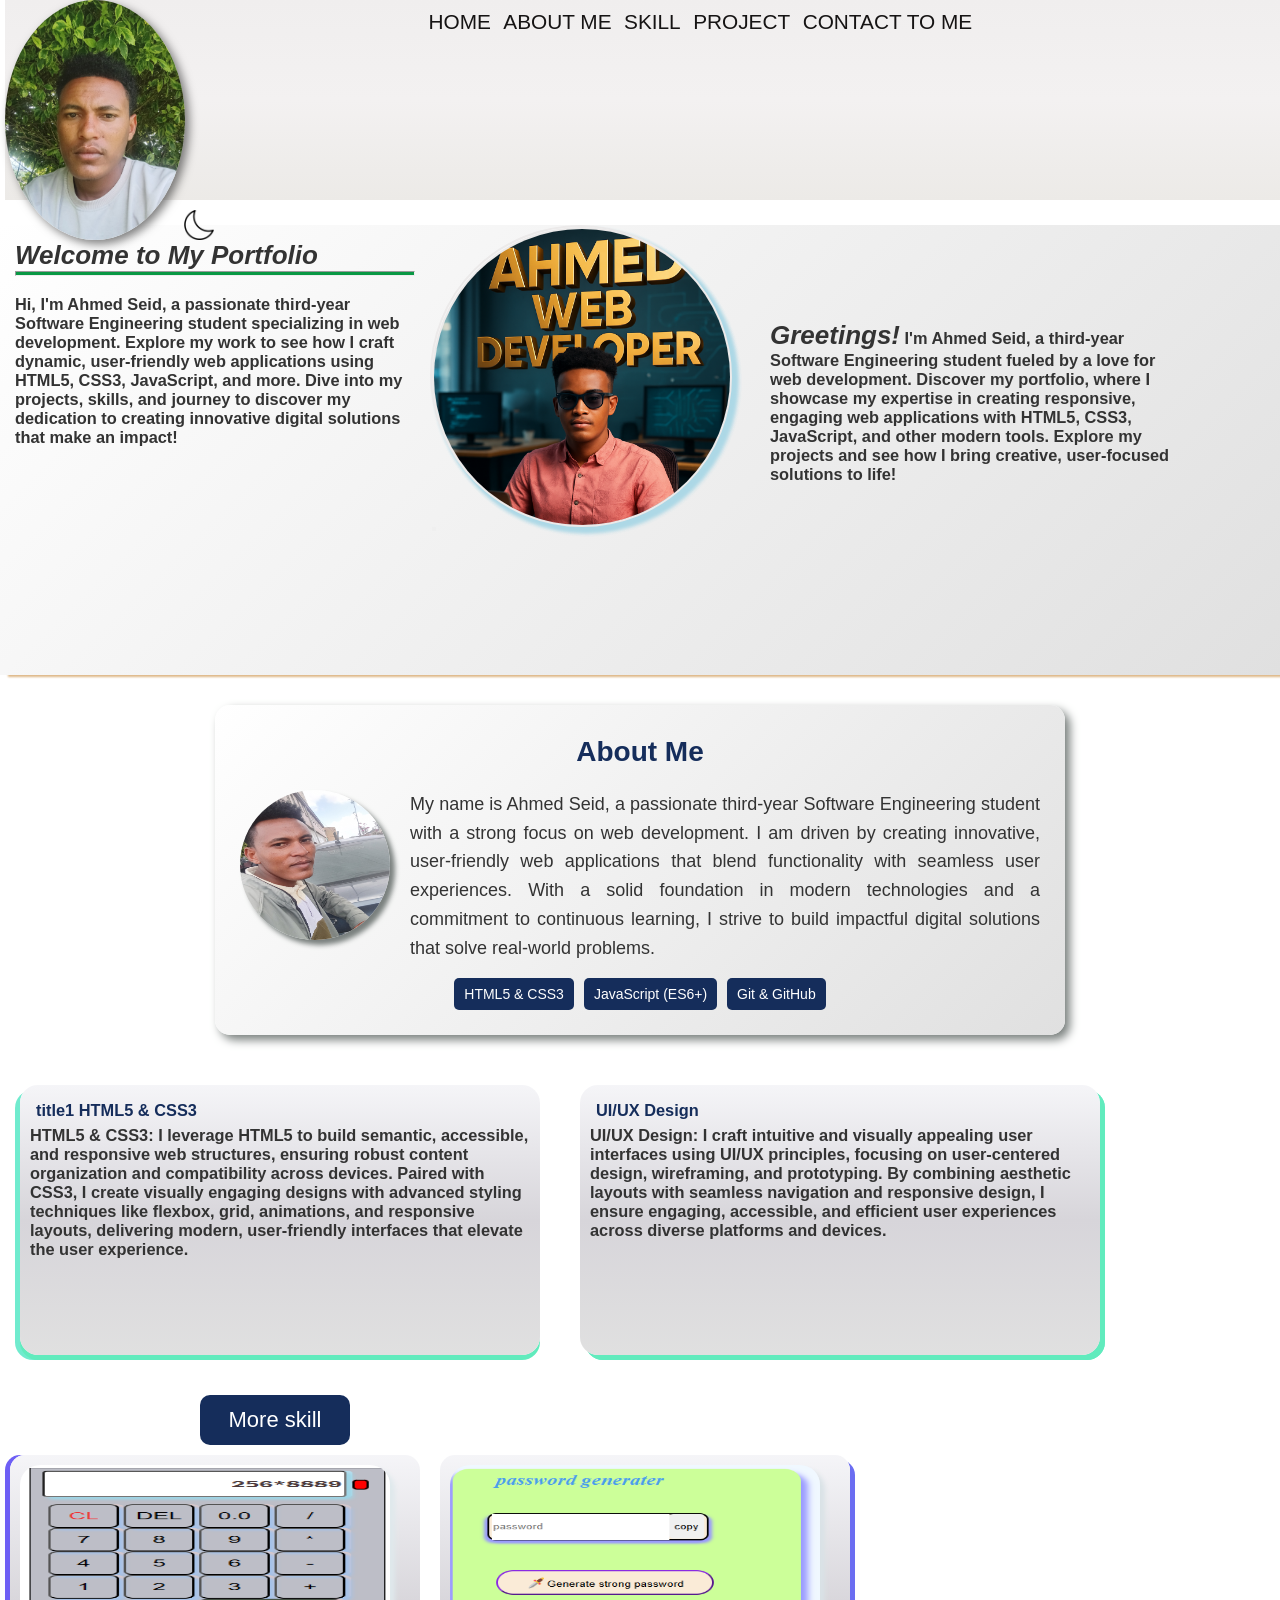
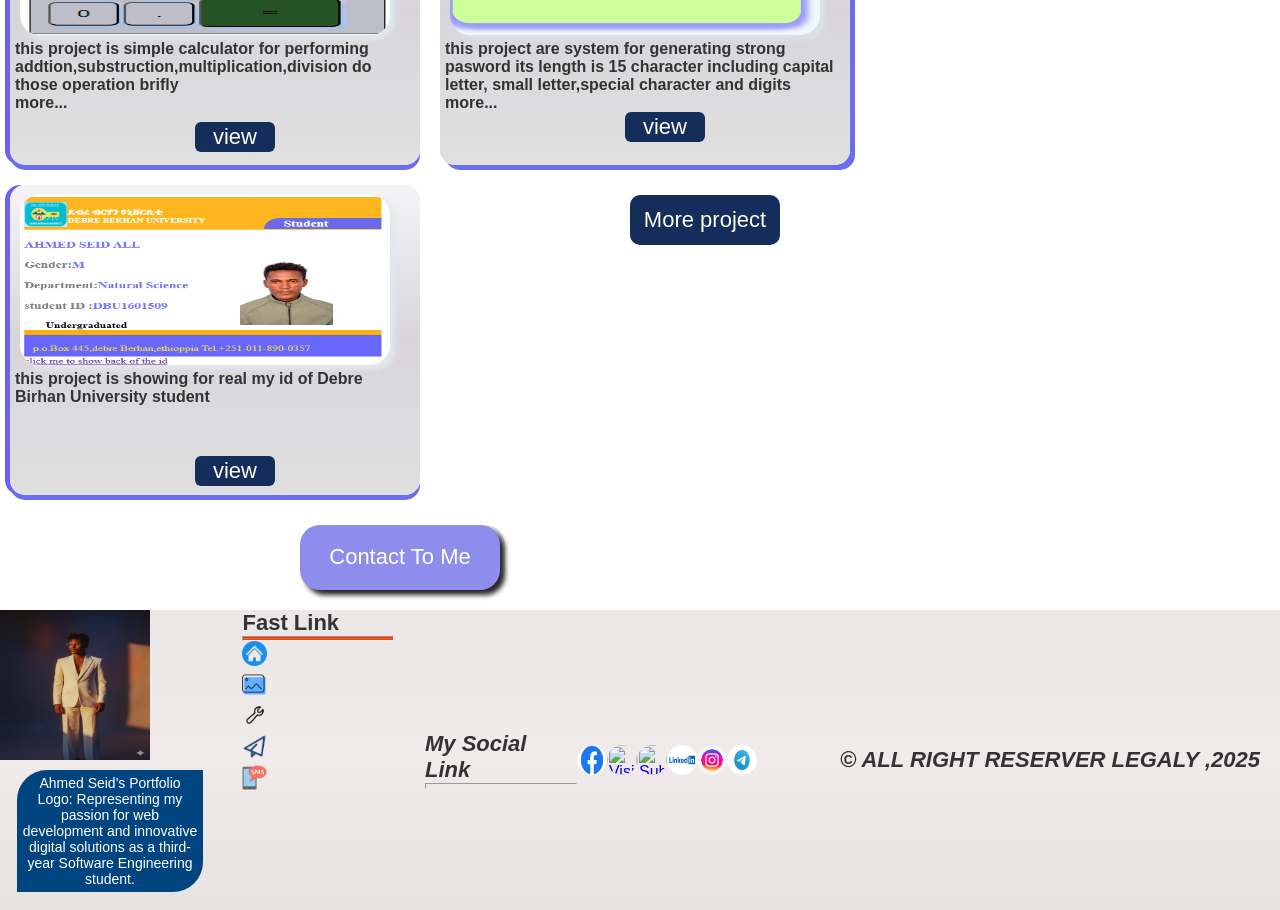
==== commit 5599448e: "Fix HTML formatting and improve structure" ====
--- a/index.html
+++ b/index.html
@@ -67,8 +67,10 @@
 Hi, I'm Ahmed Seid, a passionate third-year Software Engineering student specializing in web development. Explore my work to see how I craft dynamic, user-friendly web applications using HTML5, CSS3, JavaScript, and more. Dive into my projects, skills, and journey to discover my dedication to creating innovative digital solutions that make an impact!</h3></div>
         <div class="profil"><img src="icon/ahmed.png" alt="" id="pro">  
             <a href="icon/license-195239138-6172533.pdf" download="CV.pdf">
-                <button id="download">DOWNLOAD CV 
-                    <img src="icon/download.png" alt="" id="download-icon"></button></a></div> <br>
+               
+               <button class="button type1">
+                    </button>
+                    </a></div> <br>
        
     <div class="text2"><h3 id="home-text2"><span>  
  Greetings!</span> I'm Ahmed Seid, a third-year Software Engineering student fueled by a love for web development. Discover my portfolio, where I showcase my expertise in creating responsive, engaging web applications with HTML5, CSS3, JavaScript, and other modern tools. Explore my projects and see how I bring creative, user-focused solutions to life!</h3></div></div>
@@ -242,3 +244,4 @@
 </body>
 
 </html>
+
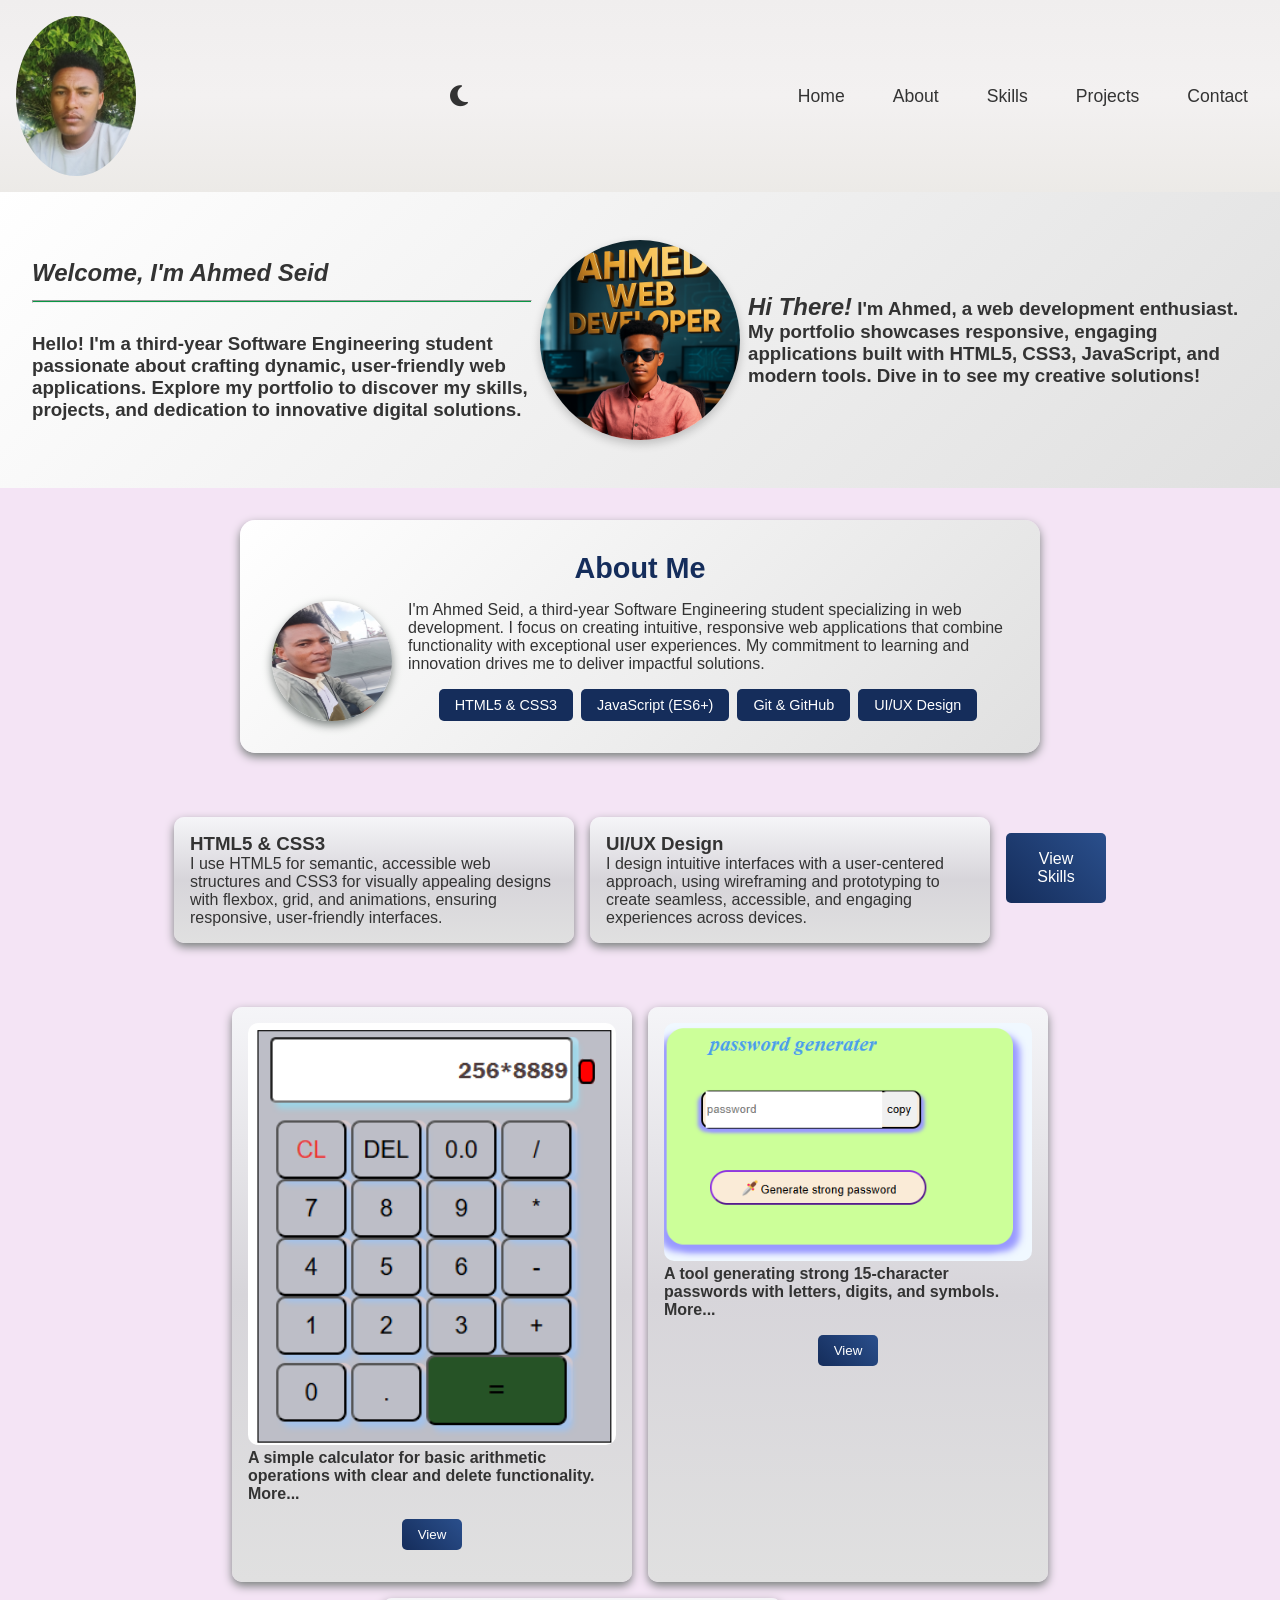
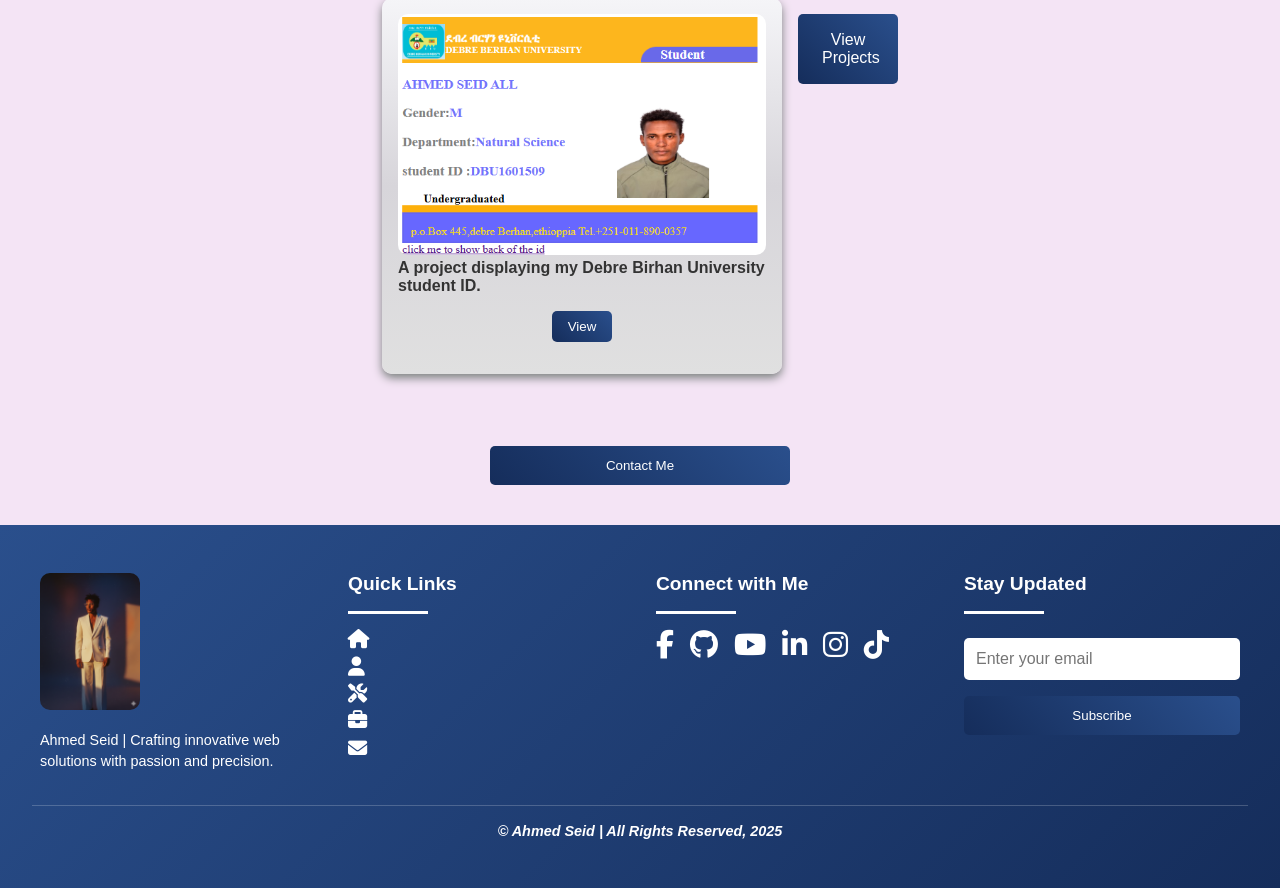
==== commit 35873de7: "Add files via upload" ====
--- a/index.html
+++ b/index.html
@@ -1,247 +1,224 @@
-<!DOCTYPE HTML5>                   
+<!DOCTYPE html>
+<html lang="en">
 <head>
     <meta charset="UTF-8">
-    <meta lang="en">
     <meta name="viewport" content="width=device-width, initial-scale=1.0">
-    <title> my portifolio </title>
+    <title>Ahmed Seid | Portfolio</title>
     <link rel="stylesheet" href="portifolio.css">
+    <link rel="stylesheet" href="https://cdnjs.cloudflare.com/ajax/libs/font-awesome/6.4.2/css/all.min.css" integrity="sha512-z3gLpd7yknf1YoNbCzqRKc4qyor8gaKU1qmn+CShxbuBusANI9QpRohGBreCFkKxLhei6S9CQXFEbbKuqLg0DA==" crossorigin="anonymous" referrerpolicy="no-referrer" />
 </head>
 <body>
-<div class="sign-up">
-  <h3 class="sign-up-title">Welcome To My Page,Sign Up</h3>
-  <label for="name" id="name-label"> Name:</label>
-<input type="text" name="" id="name" placeholder="  Your Name">
-<br><label for="email"> Email:&nbsp  &nbsp</label>
-<input type="email" name="" id="email" placeholder="Email">
-<br><label for="password"> password:</label>
-<input type="text" name="" id="password" placeholder="password">
-
-<br> <button class="register">Register</button>
-<p>Already have an account?<button id="sign-in">Sign In</button></p>
-</div>
-<div class="main-containar">
-  <!-- <div class="user-info">
-    <img src="" alt="" class="">
-    
-  </div> -->
-  
-  <div class="header">
-       <div class="">
-        <img src="icon/headerlogo3.jpg" alt="" id="logo">
-        <img src="icon/moon.png" alt="" id="light">
-        
-       </div>
-        <div class="darkmode">
-      
-       </div> 
-       <div class="navbar">
-       
-         <ul> 
-           <li><a href="#body"> HOME</a></li>
-          <li><a href="#about-me"> ABOUT ME</a></li>
-          <li><a href="#skill">SKILL</a></li>
-            <li><a href="#project">PROJECT</a></li>
-             <li><a href="#contact-to-me">CONTACT TO ME</a></li>
-             </ul>
-       </div>
-       <div class="homebar"><img src="icon/menu-bar.png" alt="mobile view navbar" id="menubar"></div>
-       <div class="navbar2">
-       <button id="btn1"> <img src="icon/close-button.png" alt="close mobile view navbar" id="close" > </button>
-         <ul> 
-           <li><a href="#body"> HOME</a></li>
-           <br>
-          <li><a href="#about-me"> ABOUT ME</a></li>
-          <br>
-          <li><a href="#skill">SKILL</a></li>
-          <br>
-            <li><a href="#project">PROJECT</a></li>
-            <br>
-             <li><a href="#contact-to-me">CONTACT TO ME</a></li>
-             </ul>
-       </div>
-      
+    <div class="sign-up">
+        <h3 class="sign-up-title">Welcome to My Portfolio</h3>
+        <label for="name" id="name-label">Name:</label>
+        <input type="text" id="name" placeholder="Your Name">
+        <label for="email">Email:</label>
+        <input type="email" id="email" placeholder="Email">
+        <label for="password">Password:</label>
+        <input type="password" id="password" placeholder="Password">
+        <button class="register">Register</button>
+        <p>Already have an account? <button id="sign-in">Sign In</button></p>
     </div>
-    <div id="body">
-        <div class="text1">
-            <h3 id="text"><span>Welcome to My Portfolio </span><hr id="hr1"> <br>
-Hi, I'm Ahmed Seid, a passionate third-year Software Engineering student specializing in web development. Explore my work to see how I craft dynamic, user-friendly web applications using HTML5, CSS3, JavaScript, and more. Dive into my projects, skills, and journey to discover my dedication to creating innovative digital solutions that make an impact!</h3></div>
-        <div class="profil"><img src="icon/ahmed.png" alt="" id="pro">  
-            <a href="icon/license-195239138-6172533.pdf" download="CV.pdf">
-               
-               <button class="button type1">
-                    </button>
-                    </a></div> <br>
-       
-    <div class="text2"><h3 id="home-text2"><span>  
- Greetings!</span> I'm Ahmed Seid, a third-year Software Engineering student fueled by a love for web development. Discover my portfolio, where I showcase my expertise in creating responsive, engaging web applications with HTML5, CSS3, JavaScript, and other modern tools. Explore my projects and see how I bring creative, user-focused solutions to life!</h3></div></div>
-   <section id="about-me">
-  <h2>About Me</h2>
-  <img src="icon/about-img.jpg" alt="Ahmed Seid Profile Picture" class="about-profile">
-  <p>My name is Ahmed Seid, a passionate third-year Software Engineering student with a strong focus on web development. I am driven by creating innovative, user-friendly web applications that blend functionality with seamless user experiences. With a solid foundation in modern technologies and a commitment to continuous learning, I strive to build impactful digital solutions that solve real-world problems.</p>
-<ul class="about-skills">
-  <li>HTML5 & CSS3</li>
-  <li>JavaScript (ES6+)</li>
-  <li>Git & GitHub</li>
-</ul>
-</section>
-    <div id="skill">
-    <div class="skill1">
-        <h3 id="skill1-title">title1 HTML5 & CSS3</h3>
-        <h3 id="skill1-discription">HTML5 & CSS3: I leverage HTML5 to build semantic, accessible, and responsive web structures, ensuring robust content organization and compatibility across devices. Paired with CSS3, I create visually engaging designs with advanced styling techniques like flexbox, grid, animations, and responsive layouts, delivering modern, user-friendly interfaces that elevate the user experience.</h3>
-        <!-- <button id="skill1-btn">more...</button> -->
-    </div> 
-      <div class="skill2">
-        <h3 id="skill2-title">UI/UX Design</h3>
-        <h3 id="skill2-discription">UI/UX Design: I craft intuitive and visually appealing user interfaces using UI/UX principles, focusing on user-centered design, wireframing, and prototyping. By combining aesthetic layouts with seamless navigation and responsive design, I ensure engaging, accessible, and efficient user experiences across diverse platforms and devices.</h3>
-        <!-- <button id="skill2-btn">more...</button> -->
-    </div> 
-     <button id="more-skill">More skill</button> 
-      <div class="skill3">
-        <h3 id="skill3-title">GIT&GITHUB</h3>
-        <h3 id="skill3-discription">Git & GitHub: I utilize Git for efficient version control, enabling seamless tracking, branching, and merging of code changes to ensure collaborative and organized development. With GitHub, I manage repositories, streamline team workflows, and leverage tools like pull requests and issues to maintain high-quality, well-documented projects..</h3>
-        <!-- <button id="skill3-btn">more...</button> -->
-    </div> 
-      <div class="skill4">
-        <h3 id="skill4-title">JAVA& JAVASCRIPT</h3>
-        <h3 id="skill4-discription">JavaScript: I harness JavaScript to create dynamic, interactive web applications, leveraging modern ES6+ features like arrow functions, promises, and async/await. With expertise in DOM manipulation, event handling, and frameworks like React, I build responsive, user-focused front-end experiences that enhance functionality and engagement.
-
- <details>Java (JavaFX & Swing): I develop robust desktop applications using Java, employing JavaFX for modern, rich interfaces with dynamic UI components and multimedia support. With Swing, I create lightweight, cross-platform GUIs, ensuring scalable and maintainable solutions for diverse application needs, backed by Java’s strong object-oriented capabilities.<sumary>more..</sumary></details></h3>
-        <!-- <button id="skill4-btn">more...</button> -->
-    </div>  
-     <button id="reset-skill">reset skill</button>
+    <div class="main-container">
+        <div class="header">
+            <img src="icon/headerlogo3.jpg" alt="Logo" id="logo">
+            <i class="fas fa-moon" id="light"></i>
+            <nav class="navbar">
+                <ul>
+                    <li><a href="#body">Home</a></li>
+                    <li><a href="#about-me">About</a></li>
+                    <li><a href="#skill">Skills</a></li>
+                    <li><a href="#project">Projects</a></li>
+                    <li><a href="#contact-to-me">Contact</a></li>
+                </ul>
+            </nav>
+            <i class="fas fa-bars" id="menubar"></i>
+            <div class="navbar2">
+                <button id="btn1"><i class="fas fa-times" id="close"></i></button>
+                <ul>
+                    <li><a href="#body">Home</a></li>
+                    <li><a href="#about-me">About</a></li>
+                    <li><a href="#skill">Skills</a></li>
+                    <li><a href="#project">Projects</a></li>
+                    <li><a href="#contact-to-me">Contact</a></li>
+                </ul>
+            </div>
+        </div>
+        <div id="body">
+            <div class="text1">
+                <h3 id="text"><span class="typing">Welcome, I'm Ahmed Seid</span><hr id="hr1">
+                <br>Hello! I'm a third-year Software Engineering student passionate about crafting dynamic, user-friendly web applications. Explore my portfolio to discover my skills, projects, and dedication to innovative digital solutions.</h3>
+            </div>
+            <div class="profil">
+                <img src="icon/ahmed.png" alt="Profile" id="pro">
+                <a href="icon/license-195239138-6172533.pdf" download="CV.pdf">
+                    <button class="button type1">Download CV</button>
+                </a>
+            </div>
+            <div class="text2">
+                <h3 id="home-text2"><span>Hi There!</span> I'm Ahmed, a web development enthusiast. My portfolio showcases responsive, engaging applications built with HTML5, CSS3, JavaScript, and modern tools. Dive in to see my creative solutions!</h3>
+            </div>
+        </div>
+        <section id="about-me" class="fade-in">
+            <h2>About Me</h2>
+            <img src="icon/about-img.jpg" alt="Ahmed Seid" class="about-profile">
+            <p>I'm Ahmed Seid, a third-year Software Engineering student specializing in web development. I focus on creating intuitive, responsive web applications that combine functionality with exceptional user experiences. My commitment to learning and innovation drives me to deliver impactful solutions.</p>
+            <ul class="about-skills">
+                <li>HTML5 & CSS3</li>
+                <li>JavaScript (ES6+)</li>
+                <li>Git & GitHub</li>
+                <li>UI/UX Design</li>
+            </ul>
+        </section>
+        <div id="skill" class="fade-in">
+            <div class="skill1">
+                <h3 id="skill1-title">HTML5 & CSS3</h3>
+                <p id="skill1-description">I use HTML5 for semantic, accessible web structures and CSS3 for visually appealing designs with flexbox, grid, and animations, ensuring responsive, user-friendly interfaces.</p>
+            </div>
+            <div class="skill2">
+                <h3 id="skill2-title">UI/UX Design</h3>
+                <p id="skill2-description">I design intuitive interfaces with a user-centered approach, using wireframing and prototyping to create seamless, accessible, and engaging experiences across devices.</p>
+            </div>
+            <div class="skill3">
+                <h3 id="skill3-title">Git & GitHub</h3>
+                <p id="skill3-description">I leverage Git for version control and GitHub for repository management, ensuring collaborative, organized, and high-quality project workflows.</p>
+            </div>
+            <div class="skill4">
+                <h3 id="skill4-title">JavaScript & Java</h3>
+                <p id="skill4-description">I build dynamic web applications with JavaScript (ES6+) and develop robust desktop apps with Java (JavaFX & Swing), focusing on interactivity and scalability.
+                    <details><summary>More...</summary>JavaFX enables modern, rich interfaces, while Swing provides lightweight, cross-platform GUIs.</details></p>
+            </div>
+            <div class="skill-buttons">
+                <button id="view-skills">View Skills</button>
+                <button id="hide-skills">Hide Skills</button>
+                <button id="view-all-skills">View All Skills</button>
+            </div>
+        </div>
+        <div id="project" class="fade-in">
+            <div class="project1">
+                <img src="icon/calc.png" alt="Calculator" id="project1-image">
+                <h4 id="project1-description">A simple calculator for basic arithmetic operations with clear and delete functionality. <details><summary>More...</summary>Includes a lock feature to prevent operations while allowing input.</details></h4>
+                <a href="project/Calc/calc.html"><button id="project1-btn">View</button></a>
+            </div>
+            <div class="project2">
+                <img src="icon/password generater.png" alt="Password Generator" id="project2-image">
+                <h4 id="project2-description">A tool generating strong 15-character passwords with letters, digits, and symbols. <details><summary>More...</summary>Features a copy-to-clipboard function.</details></h4>
+                <a href="project/password/pasword.html"><button id="project2-btn">View</button></a>
+            </div>
+            <div class="project3">
+                <img src="icon/id.png" alt="Student ID" id="project3-image">
+                <h4 id="project3-description">A project displaying my Debre Birhan University student ID.</h4>
+                <a href="project/id/id.html"><button id="project3-btn">View</button></a>
+            </div>
+            <div class="project4">
+                <img src="icon/calandar.png" alt="Calendar" id="project4-image">
+                <h4 id="project4-description">A European calendar displaying day, month, and time with a clean interface.</h4>
+                <a href="project/calandar/calandar.html"><button id="project4-btn">View</button></a>
+            </div>
+            <div class="project5">
+                <img src="icon/calc.png" alt="Image Slider" id="project5-image">
+                <h4 id="project5-description">An image slider with next/previous navigation and loop-back functionality.</h4>
+                <a href="project/imageSlayder/image.html"><button id="project5-btn">View</button></a>
+            </div>
+            <div class="project6">
+                <img src="icon/password generater.png" alt="Analog Clock" id="project6-image">
+                <h4 id="project6-description">An analog clock displaying real-time hours, minutes, and seconds.</h4>
+                <a href="project/AnalogClock/Watch.html"><button id="project6-btn">View</button></a>
+            </div>
+            <div class="project-buttons">
+                <button id="view-projects">View Projects</button>
+                <button id="hide-projects">Hide Projects</button>
+                <button id="view-all-projects">View All Projects</button>
+            </div>
+        </div>
+        <div id="contact-to-me" class="fade-in">
+            <button id="btn2">Contact Me</button>
+            <div class="contact-list">
+                <i class="fas fa-arrow-left" id="left-arrow"></i>
+                <button id="btn3"><i class="fas fa-envelope" id="email-icon"></i>Email</button>
+                <button id="btn4"><i class="fas fa-phone" id="phone-icon"></i>Phone</button>
+                <button id="btn5"><i class="fas fa-comment" id="sms-icon"></i>SMS</button>
+            </div>
+            <div class="email-card">
+                <i class="fas fa-arrow-left" id="email-back"></i>
+                <h3>Email</h3>
+                <p>To: <a href="mailto:seid44402@gmail.com">seid44402@gmail.com</a></p>
+            </div>
+            <div class="phone-card">
+                <i class="fas fa-arrow-left" id="phone-back"></i>
+                <h3>Phone</h3>
+                <p>Call: <a href="tel:+251944519392">+251944519392</a></p>
+                <p>Call: <a href="tel:+251707910503">+251707910503</a></p>
+            </div>
+            <div class="sms-card">
+                <i class="fas fa-arrow-left" id="sms-back"></i>
+                <h3>SMS</h3>
+                <p>SMS: <a href="sms:+251944519392">+251944519392</a></p>
+                <p>SMS: <a href="sms:+251707910503">+251707910503</a></p>
+            </div>
+        </div>
+        <footer class="footer">
+            <div class="footer-content">
+                <div class="footer-logo">
+                    <img id="logo-image" src="icon/headerlogo2.png" alt="Portfolio Logo" aria-label="Ahmed Seid's Portfolio Logo">
+                    <p>Ahmed Seid | Crafting innovative web solutions with passion and precision.</p>
+                </div>
+                <div class="fast-link">
+                    <h4>Quick Links</h4>
+                    <hr>
+                    <ul>
+                        <li><a href="#body" aria-label="Home"><i class="fas fa-home" id="footer-home"></i><span id="body-text">Home</span></a></li>
+                        <li><a href="#about-me" aria-label="About"><i class="fas fa-user" id="footer-about-me"></i><span id="about-me-text">About</span></a></li>
+                        <li><a href="#skill" aria-label="Skills"><i class="fas fa-tools" id="footer-skill"></i><span id="skill-text">Skills</span></a></li>
+                        <li><a href="#project" aria-label="Projects"><i class="fas fa-briefcase" id="footer-project"></i><span id="project-text">Projects</span></a></li>
+                        <li><a href="#contact-to-me" aria-label="Contact"><i class="fas fa-envelope" id="footer-contact-to-me"></i><span id="contact-to-me-text">Contact</span></a></li>
+                    </ul>
+                </div>
+                <div class="join-to-me">
+                    <h4>Connect with Me</h4>
+                    <hr>
+                    <div class="social-links">
+                        <a href="https://facebook.com/your-profile" id="facebook-link" aria-label="Facebook">
+                            <i class="fab fa-facebook-f" id="Facebook"></i>
+                            <span id="facebook-text">Follow on Facebook</span>
+                        </a>
+                        <a href="https://github.com/ahmedseid9392" id="github-link" aria-label="GitHub">
+                            <i class="fab fa-github" id="github"></i>
+                            <span id="github-text">Explore my GitHub</span>
+                        </a>
+                        <a href="https://youtube.com/your-channel" id="youtube-link" aria-label="YouTube">
+                            <i class="fab fa-youtube" id="youtube"></i>
+                            <span id="youtube-text">Subscribe on YouTube</span>
+                        </a>
+                        <a href="https://linkedin.com/in/your-profile" id="linkedin-link" aria-label="LinkedIn">
+                            <i class="fab fa-linkedin-in" id="linkedin"></i>
+                            <span id="linkedin-text">Connect on LinkedIn</span>
+                        </a>
+                        <a href="https://instagram.com/your-profile" id="instagram-link" aria-label="Instagram">
+                            <i class="fab fa-instagram" id="instagram"></i>
+                            <span id="instagram-text">Follow on Instagram</span>
+                        </a>
+                        <a href="https://tiktok.com/@your-profile" id="tiktok-link" aria-label="TikTok">
+                            <i class="fab fa-tiktok" id="tiktok"></i>
+                            <span id="tiktok-text">See my TikTok</span>
+                        </a>
+                    </div>
+                </div>
+                <div class="newsletter">
+                    <h4>Stay Updated</h4>
+                    <hr>
+                    <form>
+                        <input type="email" placeholder="Enter your email" aria-label="Email for newsletter">
+                        <button type="submit" aria-label="Subscribe to newsletter">Subscribe</button>
+                    </form>
+                </div>
+            </div>
+            <div class="footer-bottom">
+                <span id="copy-right">&copy; Ahmed Seid | All Rights Reserved, 2025</span>
+            </div>
+        </footer>
+        <button id="back-to-top" title="Back to Top" aria-label="Back to Top"><i class="fas fa-arrow-up"></i></button>
     </div>
-    <div id="project">
-        <div class="project1">
-           <img src="icon/calc.png" alt="calculator project" id="project1-image"></a> 
-            <h4 id="project1-diecription"> this project is simple calculator for performing addtion,substruction,multiplication,division  do those operation  brifly <details> and when locked the calculator not do operation but can write,addtionalt clear and delete button is including for cancceling one by one or all once <summary>more...</summary></details> </h4>
-
-           <a href="project/Calc/calc.html" target="_parent"> <button id="project1-btn">view </button></a>
-        </div>
-        <div class="project2">
-            <img src="icon/password generater.png" alt=""id="project2-image">
-            <h4 id="project2-diecription"> this project are system for generating strong pasword its length is 15 character including capital letter, small letter,special character and digits <details>when generate strong password click generated the password click copy to copied to clipord past anywhere <summary>more...</summary> </details></h4>
-           <a href="project/password/pasword.html" target="_parent"><button id="project2-btn">view </button></a> 
-        </div>
-        <div class="project3">
-             <img src="icon/id.png" alt=""id="project3-image"></a>
-           <h4 id="project3-diecription"> this project is showing for real my id of Debre Birhan University student </h4>
-            <a href="project/id/id.html" target="_parent"><button id="project3-btn">view </button></a>
-        </div>
-        <button id="more-project">More project</button> <button id="reset-project">reset project</button>
-        <div class="project4">
-            <img src="icon/calandar.png"alt="" id="project4-image">
-            <h4 id="project4-diecription"> this is Eruropian calandar counter including day of the week, mounth, day of the month and time in hours,minutes,and secondes etc...  </h4>
-            <a href="project/calandar/calandar.html" target="_self"><button id="project4-btn">view </button></a>
-        </div>
-         <div class="project5">
-            <img src="icon/calc.png" alt="calculator project" id="project5-image">
-            <h4 id="project5-diecription"> this project is showing image in slidding  in next abd privious button ,whe riching in last sto chang image it can back</h4>
-            <a href="project/imageSlayder/image.html" target="_parent"><button id="project5-btn">view </button></a>
-        </div>
-        <div class="project6">
-            <img src="icon/password generater.png" alt=""id="project6-image">
-            <h4 id="project6-diecription"> this project is anolog AnalogClock</h4>
-            <a href="project/AnalogClock/Watch.html" target="_parent"><button id="project6-btn">view </button></a>
-        </div>
-    </div>
-
-    <div id="contact-to-me">
-    <button id="btn2">Contact To Me</button>
-    <div class="contact-list">
-        <img src="icon/left-arrow.png" alt="" id="left-arrow"><br>
-        <button id="btn3"><img src="icon/email.png" alt=""id="email-icon">Email</button><br>
-        <button id="btn4"><img src="icon/copy.png" alt="" id="phone-icon">phone call</button><br>
-        <button id="btn5"><img src="icon/conversation.png" alt="" id="sms-icon">SMS</button></div>
-        </div>
-        <div class="email-card">
-            <img src="icon/left-arrow.png" alt=""id="email-back">
-            <h3>Email</h3>
-            To:<a href="mailto:seid44402@gmail.com">seid44402@gmail.com</a>
-           
-        </div>
-        <div class="phone-card">
-            <img src="icon/left-arrow.png" alt=""id="phone-back">
-            <h3>Phone Call</h3>
-            Call To: <a href="tel:+251944519392">+251944519392</a><br>
-            Call To: <a href="tel:+251707910503">+251707910503</a><br>
-         
-            
-        </div>
-        <div class="sms-card">
-            <img src="icon/left-arrow.png" alt=""id="sms-back">
-            <h3>SMS</h3>
-            SMS To: <a href="sms:+251944519392">+251944519392</a><br>
-            SMS To: <a href="sms:+251707910503">+251707910503</a><br>
-         
-            
-        </div>
-    
-    <div class="footer">
-       
-        <!-- <div class="copy-right"id="facebook-link"><h3>ALL RIGHT RESERVED LEGALY 2025!!!</h3></div> --> 
-   <div class="footer-logo">
-    
-  <img id="logo-image" src="icon/headerlogo2.png" alt="Ahmed Seid's Portfolio Logo">
-  <p>Ahmed Seid's Portfolio Logo: Representing my passion for web development and innovative digital 
-    solutions as a third-year Software Engineering student.</p>
-    
-   </div>
-   <div class="fast-link">
-    <h4>Fast Link</h4> <hr> </h4>
-    <ul> 
-           <span id="body-text">HOME</span>
-           <li><a href="#body" id=""><img src="icon/home-button.png" alt="" id="footer-home"> </a></li>
-           <span id="about-me-text">ABOUT-ME</span>
-          <li><a href="#about-me"><img src="icon/picture.png" alt="" id="footer-about-me"> </a></li>
-          <span id="skill-text">SKILL</span>
-           <li><a href="#skill"> <img src="icon/tools.png" alt="" id="footer-skill"></a></li>
-           <span id="project-text">PROJECT</span>
-            <li><a href="#project"><img src="icon/paper-plane.png" alt="" id="footer-project"></a></li>
-            <span id="contact-to-me-text">CONTACT</span>
-             <li><a href="#contact-to-me"> <img src="icon/conversation.png" alt="" id="footer-contact-to-me"> </a></li>
-             </ul>
-   </div>
- <div class="join-to-me">
-  <span id="social-span">My Social Link
-     <hr>
-  </span>
-  <br>
- 
-  <a href="https://facebook.com/your-profile" id="facebook-link">
-    <img src="icon/Facebook.jpeg" alt="Follow Ahmed Seid on Facebook" id="Facebook" tabindex="0">
-    <span id="facebook-text">Connect with me on Facebook to stay updated on my web development journey and projects!</span>
-  </a>
-  <a href="https://github.com/ahmedseid9392" id="github-link">
-    <img src="icon/github.png" alt="Visit Ahmed Seid's GitHub Profile" id="github" tabindex="0">
-    <span id="github-text">Explore my GitHub for source code, projects, and contributions in web development.</span>
-  </a>
-  <a href="https://youtube.com/your-channel" id="youtube-link">
-    <img src="icon/youtube.png" alt="Subscribe to Ahmed Seid's YouTube Channel" id="youtube" tabindex="0">
-    <span id="youtube-text">Watch my YouTube videos for tutorials and insights on software engineering and coding.</span>
-  </a>
-  <a href="https://linkedin.com/in/your-profile" id="linkedin-link">
-    <img src="icon/Linked in.jpeg" alt="Connect with Ahmed Seid on LinkedIn" id="linkedin" tabindex="0">
-    <span id="linkedin-text">Join my professional network on LinkedIn to explore my software engineering journey.</span>
-  </a>
-  <a href="https://instagram.com/your-profile" id="instagram-link">
-    <img src="icon/Inatagrame.jpeg" alt="Follow Ahmed Seid on Instagram" id="instagram" tabindex="0">
-    <span id="instagram-text">Follow my Instagram for creative coding projects and tech insights.</span>
-  </a>
-  <a href="https://tiktok.com/@your-profile" id="tiktok-link">
-    <img src="icon/telegram.png" alt="Follow Ahmed Seid on TikTok" id="tiktok" tabindex="0">
-    <span id="tiktok-text">Check out my TikTok for short coding tips and tech content.</span>
-  </a>
-</div>
-   <div class="feed-back">
-
-   </div>
-   <span id="copy-right"> &copy; ALL RIGHT RESERVER LEGALY ,2025</span>
-
-</div>
-</div>
-    <!--linking javascript-->
-    <script src="script.js"> </script>
+    <script src="script.js"></script>
 </body>
-
-</html>
-
+</html>
--- a/portifolio.css
+++ b/portifolio.css
@@ -1,1060 +1,767 @@
 :root {
-  --primary-bg: #f4e4f5; /* Light mode background from your JS */
-  --dark-bg: #262223; /* Dark mode background */
-  --accent-color: #152d5b; /* Footer background color */
-  --text-color: #333; /* Default text color */
-  --shadow-color: #7a807e; /* From skill cards */
-}
+    --primary-bg: #f4e4f5;
+    --dark-bg: #262223;
+    --accent-color: #152d5b;
+    --text-color: #333;
+    --shadow-color: #7a807e;
+    --gradient-btn: linear-gradient(45deg, #152d5b, #2a4f8c);
+}
+
 * {
-  padding: 0px;
-  margin: 0px;
-  list-style: none;
-  
-  
-  text-decoration: none;
-  font-family: Arial, Helvetica, sans-serif;
-  
-  
-  
-  
-}
-
-
-/* .main-containar{
-  display: none;
-} */
-.sign-up{
-  width: 350px;
-  height: 450px;
-  border-radius: 8px;
-  padding: 20px;
-  margin: 35px 35%;
-  display: none;
-  box-shadow: 5px 5px 5px rgb(187, 181, 172);
-  
-}
-.sign-up-title{
-  padding-bottom: 35px;
-}
-input{
-  width: 210px;
-  height: 30px;
-  margin: 10px;
-}
-.register{
-  width: 350px;
-  height: 35px;
-  text-align: center;
-  font-size: 18px;
-  color: white;
-  background-color: #00457f;
-  border-radius: 8px;
-  margin: 30px 10px 10px; 
-  border: none;
-}
-#sign-in{
-  border: none;
-  color: #00457f;
-  background-color: transparent;
-}
-#title{
-  color:red;
-  background-color:green;
-}
+    padding: 0;
+    margin: 0;
+    list-style: none;
+    text-decoration: none;
+    font-family: 'Arial', sans-serif;
+    box-sizing: border-box;
+}
+
+body {
+    background: var(--primary-bg);
+    color: var(--text-color);
+    transition: background-color 0.5s, color 0.5s;
+}
+
+/* Sign-up Section */
+.sign-up {
+    width: 90%;
+    max-width: 400px;
+    margin: 2rem auto;
+    padding: 1.5rem;
+    border-radius: 10px;
+    box-shadow: 0 4px 10px rgba(0, 0, 0, 0.2);
+    display: none;
+    background: #fff;
+    animation: fadeIn 0.5s ease-in;
+}
+
+.sign-up-title {
+    margin-bottom: 1.5rem;
+    text-align: center;
+    font-size: 1.5rem;
+}
+
+input {
+    width: 100%;
+    padding: 0.75rem;
+    margin: 0.5rem 0;
+    border: 1px solid #ccc;
+    border-radius: 5px;
+    font-size: 1rem;
+}
+
+.register, #sign-in {
+    width: 100%;
+    padding: 0.75rem;
+    margin: 0.5rem 0;
+    border: none;
+    border-radius: 5px;
+    cursor: pointer;
+    transition: transform 0.3s, box-shadow 0.3s;
+}
+
+.register {
+    background: var(--gradient-btn);
+    color: #fff;
+    font-size: 1.1rem;
+}
+
+.register:hover, #sign-in:hover {
+    transform: scale(1.05);
+    box-shadow: 0 4px 10px rgba(0, 0, 0, 0.3);
+}
+
+#sign-in {
+    background: none;
+    color: var(--accent-color);
+}
+
+/* Header */
 .header {
- height: 200px;
-  width: 100%;
-  display: flex;
-  flex-wrap: wrap;
- background: linear-gradient(#f0eeee,#f3f1f1,#eceae7);
-  margin-bottom: 25px;
-  margin-left: 5px;
-  
-}
+    display: flex;
+    justify-content: space-between;
+    align-items: center;
+    padding: 1rem;
+    background: linear-gradient(#f0eeee, #f3f1f1, #eceae7);
+    box-shadow: 0 2px 5px rgba(0, 0, 0, 0.1);
+}
+
 #logo {
-  width: 200px;
-  height: 100px;
-}
+    width: 80px;
+    border-radius: 50%;
+    transition: transform 0.3s;
+}
+
+@media (min-width: 768px) {
+    #logo {
+        width: 120px;
+    }
+}
+
+#logo:hover {
+    transform: scale(1.1);
+}
+
 .navbar {
-  width: 600px;
-  height: 200px;
-  padding-top: 50px;
-  margin-left: 200px;
-  padding: 10px;
-   box-sizing: border-box; 
-  box-shadow: 0px 0px 0px #eceaea, 0px 0px 0px #f3eeee;
-}
-.navbar li {
-  
-  display: inline;
-  flex-wrap: wrap;
-  align-self: center;
-  align-items: center;
-  justify-content: space-around;
-  font: 1.3em sans-serif;
+    display: none;
+}
+
+@media (min-width: 768px) {
+    .navbar {
+        display: block;
+    }
+    .navbar ul {
+        display: flex;
+        gap: 1rem;
+    }
 }
 
 .navbar li a {
- 
-  margin: 4px;
-  margin-top: 20px;
-  color: #161414;
-}
+    color: var(--text-color);
+    font-size: 1.1rem;
+    padding: 0.5rem 1rem;
+    transition: background 0.3s, color 0.3s;
+}
+
 .navbar li a:hover {
-  color: white;
-    transition: 0.2s ease-in;
-    opacity: 8;
-    background-color: rgb(89, 150, 219);
-}
-#menubar {
-  width: 40px;
-  height: 30px;
-  display: none;
-  color: white;
-  background-color: white;
-  
-}
-#homeicon {
-  width: 20px;
-  height: 20px;
-}
-
-#homeicon:hover {
-  transform: scale(1.2);
-  transition: 0.5s;
-}
+    background: var(--accent-color);
+    color: #fff;
+    border-radius: 5px;
+}
+
+#menubar, #close, #light {
+    font-size: 1.5rem;
+    cursor: pointer;
+    color: var(--text-color);
+    transition: color 0.3s;
+}
+
+#menubar:hover, #close:hover, #light:hover {
+    color: var(--accent-color);
+}
+
+@media (min-width: 768px) {
+    #menubar {
+        display: none;
+    }
+}
+
 .navbar2 {
-  width: 350px;
-  height: 400px;
-  z-index: 1000;
-  background-color: #f3eeee;
-  padding: 10px;
-  justify-content: space-around;
-  align-items: center;
-  display: none;
-  margin-left: 120px;
-  transition: top 0.6s ease;
-  
+    position: fixed;
+    top: 0;
+    right: -100%;
+    width: 250px;
+    height: 100vh;
+    background: #f3eeee;
+    padding: 2rem;
+    transition: right 0.5s ease;
+    z-index: 1000;
+}
+
+.navbar2.active {
+    right: 0;
 }
 
 .navbar2 li {
-  list-style: none;
-  font-size: 22px;
-  }
+    margin: 1.5rem 0;
+}
+
 .navbar2 li a {
-  text-decoration: none;
-  padding: 10px;
-  margin-top: 20px;
-  color: #380d0d;
-}
+    color: var(--text-color);
+    font-size: 1.2rem;
+    transition: background 0.3s, color 0.3s;
+}
+
 .navbar2 li a:hover {
-    color: white;
-    transition: 0.2s ease-in;
-    opacity: 8;
-    background-color: rgb(89, 150, 219);
-}
-#close {
-  width: 30px;
-  height: 30px;
-  margin-left: 300px;
-  
-  cursor: pointer;
-  }
-  #btn1{
-    border: none;
-  }
-#light {
-  margin-left: 200px; 
-  width: 30px;
-  height: 30px;
-  margin-right: 0px;
-  cursor: pointer;
- }
-#logo {
-  width: 180px;
-  height: auto;
-  border-radius: 50%;
-  box-shadow: 4px 4px 10px rgba(0, 0, 0, 0.5);
-  transition: transform 0.3s ease-in-out;
- 
-}
-#logo:hover {
-  transform: scale(1.05);
-}
-#light-text{
-    text-align: right;
-    padding-right: 10px;
-}
-@media  (min-width:700px) {
-    #menubar{
-        display: none;
-      }
-    }
-@media (max-width: 700px) {
-  .navbar {
-    width: 450px;
-    display: none;
-  }
-   #menubar{
-        margin-left: 390px;
-        margin-top: -70px;
+    background: var(--accent-color);
+    color: #fff;
+    padding: 0.5rem;
+    border-radius: 5px;
+}
+
+/* Main Body */
+#body {
+    display: flex;
+    flex-direction: column;
+    align-items: center;
+    padding: 2rem;
+    background: linear-gradient(135deg, #ffffff, #e0e0e0);
+}
+
+@media (min-width: 768px) {
+    #body {
+        flex-direction: row;
+        justify-content: space-between;
+    }
+}
+
+.text1, .text2 {
+    width: 100%;
+    max-width: 500px;
+    margin: 1rem 0;
+    font-size: 1rem;
+    animation: fadeInUp 1s ease-in;
+}
+
+@media (min-width: 768px) {
+    .text1, .text2 {
+        width: 45%;
+    }
+}
+
+.typing {
+    display: inline-block;
+    overflow: hidden;
+    white-space: nowrap;
+    animation: typing 3s steps(30, end) forwards;
+}
+
+span {
+    font-weight: bold;
+    font-size: 1.5rem;
+    font-style: italic;
+}
+
+#hr1 {
+    background: #099844;
+    height: 3px;
+    margin: 0.5rem 0;
+}
+
+.profil {
+    width: 200px;
+    height: 200px;
+    border-radius: 50%;
+    overflow: hidden;
+    box-shadow: 0 4px 10px rgba(0, 0, 0, 0.2);
+    margin: 1rem 0;
+}
+
+#pro {
+    width: 100%;
+    height: 100%;
+    object-fit: cover;
+}
+
+.button {
+    position: relative;
+    width: 150px;
+    height: 50px;
+    margin: 1rem 0;
+    border: none;
+    border-radius: 10px;
+    cursor: pointer;
+    overflow: hidden;
+    transition: transform 0.3s, box-shadow 0.3s;
+}
+
+.button:hover {
+    transform: scale(1.05);
+    box-shadow: 0 4px 20px rgba(0, 0, 0, 0.3);
+}
+
+.type1::before {
+    content: "Download CV";
+    position: absolute;
+    top: 0;
+    left: 0;
+    width: 100%;
+    height: 100%;
+    background: #fff;
+    color: var(--accent-color);
+    display: flex;
+    align-items: center;
+    justify-content: center;
+    font-size: 1.1rem;
+    font-weight: 600;
+    transition: transform 0.5s;
+}
+
+.type1::after {
+    content: "Thanks!";
+    position: absolute;
+    top: 0;
+    left: 0;
+    width: 100%;
+    height: 100%;
+    background: var(--accent-color);
+    color: #fff;
+    display: flex;
+    align-items: center;
+    justify-content: center;
+    font-size: 1.1rem;
+    font-weight: 600;
+    transform: translateY(100%);
+    transition: transform 0.5s;
+}
+
+.type1:hover::before {
+    transform: translateY(-100%);
+}
+
+.type1:hover::after {
+    transform: translateY(0);
+}
+
+/* About Me */
+#about-me {
+    max-width: 800px;
+    margin: 2rem auto;
+    padding: 2rem;
+    background: linear-gradient(135deg, #ffffff, #e0e0e0);
+    border-radius: 15px;
+    box-shadow: 0 4px 10px var(--shadow-color);
+}
+
+#about-me h2 {
+    font-size: 1.8rem;
+    color: var(--accent-color);
+    text-align: center;
+    margin-bottom: 1rem;
+}
+
+.about-profile {
+    width: 120px;
+    height: 120px;
+    border-radius: 50%;
+    float: left;
+    margin-right: 1rem;
+    box-shadow: 0 4px 10px var(--shadow-color);
+}
+
+@media (max-width: 600px) {
+    .about-profile {
+        float: none;
+        margin: 0 auto 1rem;
         display: block;
-      }
-}
-  @media (min-width:700px){
-    .navbar2{
-      display:none;
-    }
-  }
-  #light{
-    margin-left: -5px;
-    margin-top: -150px;
-    cursor: pointer;
-    
-  }
-/* .darkmode{
-    padding-top: 15px;
-    flex-wrap: wrap-reverse;
+    }
+}
+
+.about-skills {
+    display: flex;
+    flex-wrap: wrap;
+    gap: 0.5rem;
+    justify-content: center;
+    margin-top: 1rem;
+}
+
+.about-skills li {
+    background: var(--accent-color);
+    color: #fff;
+    padding: 0.5rem 1rem;
+    border-radius: 5px;
+    font-size: 0.9rem;
+}
+
+/* Skills */
+#skill {
+    display: flex;
+    flex-wrap: wrap;
+    justify-content: center;
+    gap: 1rem;
+    padding: 2rem;
+}
+
+.skill1, .skill2, .skill3, .skill4 {
+    width: 90%;
+    max-width: 400px;
+    padding: 1rem;
+    background: linear-gradient(#f5f5f8, #d7d5da, #e0e0e0);
+    border-radius: 10px;
+    box-shadow: 0 4px 10px var(--shadow-color);
+    transition: transform 0.3s, box-shadow 0.3s;
+}
+
+.skill1:hover, .skill2:hover, .skill3:hover, .skill4:hover {
+    transform: translateY(-5px);
+    box-shadow: 0 6px 15px rgba(0, 0, 0, 0.3);
+}
+
+@media (min-width: 768px) {
+    .skill1, .skill2, .skill3, .skill4 {
+        width: 45%;
+    }
+}
+
+.skill3, .skill4 {
+    display: none;
+}
+
+.skill-buttons {
+    display: flex;
+    flex-wrap: wrap;
+    justify-content: center;
+    gap: 1rem;
+    margin-top: 1rem;
+}
+
+#view-skills, #hide-skills, #view-all-skills {
+    padding: 0.75rem 1.5rem;
+    background: var(--gradient-btn);
+    color: #fff;
+    border: none;
+     width:100px;
+    height:70px;
+    border-radius: 5px;
+    cursor: pointer;
+    font-size: 1rem;
+    transition: transform 0.3s, box-shadow 0.3s;
+}
+
+#view-skills:hover, #hide-skills:hover, #view-all-skills:hover {
+    transform: scale(1.05);
+    box-shadow: 0 4px 10px rgba(0, 0, 0, 0.3);
+}
+
+#hide-skills, #view-all-skills {
+    display: none;
+}
+
+/* Projects */
+#project {
+    display: flex;
+    flex-wrap: wrap;
+    justify-content: center;
+    gap: 1rem;
+    padding: 2rem;
+}
+
+.project1, .project2, .project3, .project4, .project5, .project6 {
+    width: 90%;
+    max-width: 400px;
+    padding: 1rem;
+    background: linear-gradient(#f5f5f8, #d7d5da, #e0e0e0);
+    border-radius: 10px;
+    box-shadow: 0 4px 10px var(--shadow-color);
+    transition: transform 0.3s, box-shadow 0.3s;
+}
+
+.project1:hover, .project2:hover, .project3:hover, .project4:hover, .project5:hover, .project6:hover {
+    transform: translateY(-5px);
+    box-shadow: 0 6px 15px rgba(0, 0, 0, 0.3);
+}
+
+.project4, .project5, .project6 {
+    display: none;
+}
+
+#project1-image, #project2-image, #project3-image, #project4-image, #project5-image, #project6-image {
+    width: 100%;
+    height: auto;
+    border-radius: 10px;
+}
+
+#project1-btn, #project2-btn, #project3-btn, #project4-btn, #project5-btn, #project6-btn {
+    display: block;
+    margin: 1rem auto;
+    padding: 0.5rem 1rem;
+    background: var(--gradient-btn);
+    color: #fff;
+    border: none;
+    border-radius: 5px;
+    cursor: pointer;
+    transition: transform 0.3s, box-shadow 0.3s;
+}
+
+#project1-btn:hover, #project2-btn:hover, #project3-btn:hover, #project4-btn:hover, #project5-btn:hover, #project6-btn:hover {
+    transform: scale(1.05);
+    box-shadow: 0 4px 10px rgba(0, 0, 0, 0.3);
+}
+
+.project-buttons {
+    display: flex;
+    flex-wrap: wrap;
+    justify-content: center;
+    gap: 1rem;
+    margin-top: 1rem;
+}
+
+#view-projects, #hide-projects, #view-all-projects {
+    padding: 0.75rem 1.5rem;
+    background: var(--gradient-btn);
+    color: #fff;
+    width:100px;
+    height:70px;
+    border: none;
+    border-radius: 5px;
+    cursor: pointer;
+    font-size: 1rem;
+    transition: transform 0.3s, box-shadow 0.3s;
+}
+
+#view-projects:hover, #hide-projects:hover, #view-all-projects:hover {
+    transform: scale(1.05);
+    box-shadow: 0 4px 10px rgba(0, 0, 0, 0.3);
+}
+
+#hide-projects, #view-all-projects {
+    display: none;
+}
+
+/* Contact */
+#contact-to-me {
+    text-align: center;
+    padding: 2rem;
+}
+
+#btn2, #btn3, #btn4, #btn5 {
+    width: 100%;
+    max-width: 300px;
+    padding: 0.75rem;
+    margin: 0.5rem 0;
+    background: var(--gradient-btn);
+    color: #fff;
+    border: none;
+    border-radius: 5px;
+    cursor: pointer;
+    transition: transform 0.3s, box-shadow 0.3s;
+}
+
+#btn2:hover, #btn3:hover, #btn4:hover, #btn5:hover {
+    transform: scale(1.05);
+    box-shadow: 0 4px 10px rgba(0, 0, 0, 0.3);
+}
+
+.contact-list, .email-card, .phone-card, .sms-card {
+    display: none;
+    width: 90%;
+    max-width: 400px;
+    margin: 1rem auto;
+    padding: 1.5rem;
+    background: #fff;
+    border-radius: 10px;
+    box-shadow: 0 4px 10px var(--shadow-color);
+}
+
+#left-arrow, #email-back, #phone-back, #sms-back {
+    font-size: 1.5rem;
+    cursor: pointer;
+    margin-bottom: 1rem;
+    color: var(--accent-color);
+}
+
+/* Footer */
+.footer {
+    background: linear-gradient(135deg, #2a4f8c, #152d5b);
+    color: #fff;
+    padding: 3rem 2rem;
+}
+
+.footer-content {
+    display: grid;
+    grid-template-columns: 1fr;
+    gap: 2rem;
+    max-width: 1200px;
+    margin: 0 auto;
+}
+
+@media (min-width: 768px) {
+    .footer-content {
+        grid-template-columns: repeat(4, 1fr);
+    }
+}
+
+.footer-logo img {
+    width: 100px;
+    border-radius: 10px;
+}
+
+.footer-logo p {
+    margin-top: 1rem;
+    font-size: 0.9rem;
+    line-height: 1.5;
+}
+
+.fast-link h4, .join-to-me h4, .newsletter h4 {
+    font-size: 1.2rem;
+    margin-bottom: 1rem;
+}
+
+.fast-link hr, .join-to-me hr, .newsletter hr {
     width: 80px;
-    height: 80px;
-    
-    margin-left: -110px;
-    margin-bottom: -60px;
-   } */
-
-#body {
-  width: 100%;
-  height: 450px;
-  display: flex;
-  flex-wrap: wrap;
-  /* background-image: url("icon/photo_2025-06-27_16-28-20.jpg"); */
-  background: linear-gradient(135deg, #ffffff, #e0e0e0);
-  color: var(--text-color);
-  box-shadow: 8px 2px 2px burlywood, 0px 0px 0px burlywood;
-}
-.text1 {
-  width: 400px;
-  height: auto;
-  padding: 15px;
-  margin-bottom: 13px;
-  font-size: 14px;
-  font-family: 'Arial', sans-serif;
-  animation: typing 4s steps(40,end);
-  
-}
-
-
-span{
-    font-weight: bold;
-    font-size: 26px;
-    font-style: oblique;
-}
-#hr1{
-    background-color: #099844;
     height: 3px;
-}
-.text2 {
-  width: 400px;
-  height: auto;
-  color: var(--text-color);
-  margin-left: 750px;
-  margin-top: -300px;
-  padding-left: 20px;
-  padding-top: 20px;
-font-size: 14px;
-  font-family: 'Arial', sans-serif;
-  animation: typing 4s steps(40,end);
-
-}
-.profil {
-  width: 300px;
-  height: 300px;
-  border: 2px solid #eceaea;
-  border-radius: 50%;
-  box-sizing: border-box;
-  box-shadow: 5px 5px 5px lightblue, 5px 5px 5px lightblue;
-}
-#pro {
-  width: 300px;
-  height: 300px;
-  border: 2px solid #eceaea;
-  border-radius: 50%;
-  box-sizing: border-box;
-  box-shadow: 5px 5px 5px lightblue, 5px 5px 5px lightblue;
-}
-#download-icon{
-    width: 20px;
-    height: 30px;
-}
-#download{
-    width: 120px;
-    height: 50px;
-    margin-top: 40px;
-    margin-left: 63px;
-    background-color: green;
-    cursor: pointer;
-}
-@media (max-width:700px) {
- #body{
-    height:fit-content;
-    /* margin-bottom: 350px; */
- } 
- .text2{
-    margin-left: 10px;
-    margin-top: 100px;
-    padding-bottom: 15px;
-    }  }
-    #btn1 { 
-      margin-bottom: 15px
-    }
-
-
-/* About Me Section */
-#about-me { /* Renamed to .about-me for consistency */
-  width: 100%;
-  max-width: 800px; /* Limits width for readability on large screens */
-  margin: 30px auto; /* Center the section */
-  padding: 25px;
-  background: linear-gradient(135deg, #ffffff, #e0e0e0); /* Subtle gradient for depth */
-  border-radius: 15px; /* Matches project and skill card border-radius */
-  box-shadow: 5px 5px 10px var(--shadow-color), -5px -5px 10px #fff; /* Soft shadow effect */
-  font-size: 18px; /* Slightly smaller for better readability */
-  line-height: 1.6; /* Improved text spacing */
-  color: var(--text-color);
-  transition: all 0.5s ease-in-out; /* Smooth transition for dark mode */
-animation: typing 4s steps(40,end);
-}
-
-/* Heading for About Me */
-#about-me h2 {
-  font-size: 28px;
-  color: var(--accent-color);
-  margin-bottom: 15px;
-  text-align: center;
-  font-weight: 600;
-
-}
-/* Paragraph styling */
-#about-me p {
-  text-align: justify;
-  font-family: 'Arial', sans-serif; /* Matches navbar font style */
-  margin-bottom: 15px;
-}
-
-/* Responsive design for smaller screens */
-@media (max-width: 600px) {
-  #about-me {
-    margin: 15px;
-    padding: 15px;
-    font-size: 16px;
-  }
-  #about-me h2 {
-    font-size: 24px;
-  }
-}
-.about-profile {
-  width: 150px;
-  height: 150px;
-  border-radius: 50%;
-  float: left;
-  margin-right: 20px;
-  box-shadow: 5px 5px 5px var(--shadow-color);
-}
-@media (max-width: 600px) {
-  .about-profile {
-    float: none;
-    margin: 0 auto 15px;
-    display: block;
-  }
-}
-.about-skills {
-  list-style: none;
-  display: flex;
-  gap: 10px;
-  justify-content: center;
-  margin-top: 15px;
-}
-.about-skills li {
-  background-color: var(--accent-color);
-  color: #fff;
-  padding: 5px 10px;
-  border-radius: 5px;
-  font-size: 14px;
-}
-.about-me {
-  opacity: 0;
-  transform: translateY(20px);
-  animation: fadeIn 0.8s ease-in-out forwards;
-}
+    background: #fff;
+    border: none;
+    margin-bottom: 1rem;
+}
+
+.fast-link ul {
+    display: flex;
+    flex-direction: column;
+    gap: 0.5rem;
+}
+
+.fast-link li a {
+    display: flex;
+    align-items: center;
+    gap: 0.5rem;
+    color: #fff;
+    font-size: 1rem;
+    transition: color 0.3s;
+}
+
+.fast-link li a:hover {
+    color: #a3c1ff;
+}
+
+.fast-link i {
+    font-size: 1.2rem;
+}
+
+#body-text, #about-me-text, #skill-text, #project-text, #contact-to-me-text {
+    display: none;
+    background: #fff;
+    color: var(--accent-color);
+    padding: 0.5rem;
+    border-radius: 5px;
+    position: absolute;
+    z-index: 1;
+    font-size: 0.9rem;
+}
+
+.join-to-me .social-links {
+    display: flex;
+    flex-wrap: wrap;
+    gap: 1rem;
+}
+
+.join-to-me a {
+    position: relative;
+}
+
+.join-to-me i {
+    font-size: 1.8rem;
+    color: #fff;
+    transition: transform 0.3s, color 0.3s;
+}
+
+.join-to-me i:hover {
+    transform: scale(1.2);
+    color: #a3c1ff;
+}
+
+#facebook-text, #github-text, #youtube-text, #linkedin-text, #instagram-text, #tiktok-text {
+    display: none;
+    background: #fff;
+    color: var(--accent-color);
+    padding: 0.5rem;
+    border-radius: 5px;
+    position: absolute;
+    top: -2.5rem;
+    left: 50%;
+    transform: translateX(-50%);
+    white-space: nowrap;
+    font-size: 0.9rem;
+}
+
+.newsletter form {
+    display: flex;
+    flex-direction: column;
+    gap: 0.5rem;
+}
+
+.newsletter input {
+    padding: 0.75rem;
+    border: none;
+    border-radius: 5px;
+    font-size: 1rem;
+}
+
+.newsletter button {
+    padding: 0.75rem;
+    background: var(--gradient-btn);
+    color: #fff;
+    border: none;
+    border-radius: 5px;
+    cursor: pointer;
+    transition: transform 0.3s, box-shadow 0.3s;
+}
+
+.newsletter button:hover {
+    transform: scale(1.05);
+    box-shadow: 0 4px 10px rgba(0, 0, 0, 0.3);
+}
+
+.footer-bottom {
+    text-align: center;
+    margin-top: 2rem;
+    padding-top: 1rem;
+    border-top: 1px solid rgba(255, 255, 255, 0.2);
+}
+
+#copy-right {
+    font-size: 0.9rem;
+}
+
+/* Back to Top Button */
+#back-to-top {
+    position: fixed;
+    bottom: 2rem;
+    right: 2rem;
+    padding: 0.75rem;
+    background: var(--gradient-btn);
+    color: #fff;
+    border: none;
+    border-radius: 50%;
+    cursor: pointer;
+    display: none;
+    transition: transform 0.3s, box-shadow 0.3s;
+}
+
+#back-to-top:hover {
+    transform: scale(1.1);
+    box-shadow: 0 4px 10px rgba(0, 0, 0, 0.3);
+}
+
+/* Animations */
 @keyframes fadeIn {
-  to {
+    from { opacity: 0; }
+    to { opacity: 1; }
+}
+
+@keyframes fadeInUp {
+    from { opacity: 0; transform: translateY(20px); }
+    to { opacity: 1; transform: translateY(0); }
+}
+
+@keyframes typing {
+    from { width: 0; }
+    to { width: 100%; }
+}
+
+.fade-in {
+    opacity: 0;
+    transform: translateY(20px);
+    transition: opacity 0.5s ease, transform 0.5s ease;
+}
+
+.fade-in.visible {
     opacity: 1;
     transform: translateY(0);
-  }
-}
-
-/* Dark mode adjustments (matches your JS dark mode toggle) */
-body.dark-mode .about-me {
-  background: linear-gradient(135deg, #2c2c2c, #4a4a4a);
-  color: #fff;
-  box-shadow: 5px 5px 10px #1a1a1a, -5px -5px 10px #3a3a3a;
-}
-/* for skill */
-/*for contact to me */
-#skill {
-  display: flex;
-  flex-wrap: wrap;
-}
-.skill1 {
-  width: 500px;
-  height: 250px;
-  margin: 20px;
-  border-radius: 18px;
- font-size: 14px;
-  font-family: 'Arial', sans-serif;
-  padding: 10px;
-  color: var(--text-color);
-  box-shadow: 0px 5px 0px #61ebbd, -5px 5px 0px #70ebce;
-  background: linear-gradient(#f5f5f8, #d7d5da, #e0e0e0);
-}
-.skill2 {
-  width: 500px;
-  height: 250px;
-  margin: 20px;
-  border-radius: 18px;
-  padding: 10px;
-  font-size: 14px;
-  font-family: 'Arial', sans-serif;
- color: var(--text-color);
-  box-shadow: 5px 5px 0px #61ebbd, 5px 5px 0px #70ebce;
-  background: linear-gradient(#f5f5f8, #d7d5da, #e0e0e0);
-}
-.skill3 {
-  width: 500px;
-  height: 250px;
-  margin: 20px;
-  display: none;
-  border-radius: 18px;
-  padding: 10px;
-  color: var(--text-color);
-  font-size: 14px;
-  font-family: 'Arial', sans-serif;
-  box-shadow: 0px 5px 0px #61ebbd, -5px 5px 0px #70ebce;
-  background: linear-gradient(#f5f5f8, #d7d5da, #e0e0e0);
-}
-.skill4 {
-  width: 500px;
-  height: 280px;
-  margin: 20px;
-  overflow: scroll;
-  display: none;
-  border-radius: 18px;
-  padding: 10px;
- color: var(--text-color);
- font-size: 14px;
-  font-family: 'Arial', sans-serif;
-  box-shadow: 5px 5px 0px #61ebbd, 5px 5px 0px #70ebce;
-  background: linear-gradient(#f5f5f8, #d7d5da, #e0e0e0);
-}
-.skill4::-webkit-scrollbar{
-  display: none;
-}
-#skill1-title,#skill2-title,#skill3-title,#skill4-title{
-  color:var(--accent-color);
-  padding: 6px;
-  font-weight: 600;
-}
-#more-skill {
-  width: 150px;
-  height: 50px;
-  background-color:var(--accent-color);
-  color: #fff;
-  font-size: 22px;
-  margin-left: 200px;
-  margin-top: 20px;
-  border-radius: 10px;
-  border: none;
-  cursor: pointer;
-}
-#reset-skill {
-  width: 150px;
-  height: 50px;
-  background-color:var(--accent-color);
-  color: #fff;
-  font-size: 22px;
-  margin-left: 20px;
-  margin-top: 20px;
-  border-radius: 10px;
-  border: none;
-  display: none;
-  cursor: pointer;
-}
-#btn2 {
-  width: 200px;
-  height: 65px;
-  background-color: rgb(141, 141, 236);
-  color: white;
-  margin-left: 300px;
-  padding: 5px;
-  border-radius: 20px;
-  margin-top: 20px;
-  cursor: pointer;
-  border: none;
-  font-size: 22px;
-  box-shadow: 5px 5px 5px rgb(44, 39, 39), 5px 0px 0px gainsboro;
-}
-#btn2:hover {
-  background-color: rgb(225, 225, 245);
-  color: rgb(49, 48, 48);
-  transition: 0.5s;
-  cursor: pointer;
-}
-.contact-list {
-  width: 250px;
-  padding-top: 20px;
-  height: 300px;
- 
-  z-index: 1px;
-  margin-left: 280px;
-  display: none;
-}
-#btn3,
-#btn4,
-#btn5 {
-  width: 200px;
-  margin-top: 10px;
-  height: 65px;
-  cursor: pointer;
-  background-color: rgb(109, 109, 112);
-  color: rgb(43, 42, 42);
-  /*margin-left: 300px;
-  */padding: 5px;
-  border-radius: 8px;
-  border: none;
-  font-size: 22px;
-  box-shadow: 5px 5px 5px rgb(44, 39, 39), 5px 0px 0px gainsboro;
- 
-}
-#left-arrow {
-  width: 25px;
-  height: 20px;
-  padding-top: -20px;
-  cursor: pointer;
-}
-#btn3:hover,
-#btn4:hover,
-#btn5:hover {
-  background-color: rgb(225, 225, 245);
-  color: rgb(49, 48, 48);
-  transition: 0.5s;
-  cursor: pointer;
-}
-
-#email-icon {
-  width: 35px;
-  height: 25px;
-}
-#sms-icon {
-  width: 35px;
-  height: 25px;
-}
-#phone-icon {
-  width: 35px;
-  height: 25px;
-
-}
-.email-card {
-  width: 200px;
-  background-color: rgb(235, 241, 241);
-   height: 80px;
-  padding-top: 20px;
-   border-radius: 7px;
-    margin-left: 200px;
- display: none;
-  z-index: 1px;
- margin-top: 10px;
- box-shadow: 5px 5px 5px rgb(63, 57, 57), 5px 5px 0px rgb(70, 66, 66);
-
-}
-#email-back {
-  width: 25px;
-  height: 20px;
-  padding-top: -20px;
-  cursor: pointer;
-}
-#text1 {
-  columns: 12;
-  padding: 6px;
-  border: none;
-  box-shadow: 2px 2px 2px #2b2b2b, 0px 0px 0px #2b2b2b;
-}
-#btn6 {
-  width: 60px;
-  height: 30px;
-  background-color: green;
-  color: whitesmoke;
-  cursor: pointer;
-}
-.phone-card {
-  width: 200px;
-  background-color: rgb(235, 241, 241);
-   height: 80px;
-  padding-top: 20px;
-   border-radius: 7px;
-    margin-left: 200px;
-   padding-top: 20px;
-  display: none;
-  margin-top: 10px;
-  z-index: 1px;
-box-shadow: 5px 5px 5px rgb(63, 57, 57), 5px 5px 0px rgb(70, 66, 66);
-}
-#phone-back {
-  width: 25px;
-  height: 20px;
-  padding-top: -20px;
-  cursor: pointer;
-}
-.sms-card {
-  width: 200px;
-  background-color: rgb(235, 241, 241);
-   height: 80px;
-  padding-top: 20px;
-   border-radius: 7px;
-    margin-left: 200px;
-  
-  padding-top: 20px;
-  display: none;
-  margin-top: 10px;
-  z-index: 1px;
-  box-shadow: 5px 5px 5px rgb(63, 57, 57), 5px 5px 0px rgb(70, 66, 66);
-}
-#sms-back {
-  width: 25px;
-  height: 20px;
-  padding-top: -20px;
-  cursor: pointer;
-}
-
-
-/* project part */
-#project {
-  display: flex;
-  flex-wrap: wrap;
-}
-.project1 {
-  width: 400px;
-  height: 300px;
-   color: var(--text-color);
-  box-shadow: 0px 5px 0px #6b6df1, -5px 0px 0px #6e5ff5;
-  background: linear-gradient(#f5f5f8, #d7d5da, #e0e0e0);
-  border-radius: 15px;
-  margin: 10px;
-  padding: 5px;
- 
-}
-#project1-image {
-  width: 370px;
-  height: 170px;
-  margin: 5px;
-  border-radius: 20px;
-  box-shadow: 5px 5px 5px #dfe9ec, 0px 0px 0px #d6dbdd;
-}
-#project1-btn {
- width: 80px;
- height: 30px;
- border: none;
- background-color:var(--accent-color);
- border-radius:6px ;
- color: #ffff;
- font-size: 22px;
- margin-left: 180px;
- margin-top: 10px;
- cursor: pointer;
-
-}
-.project2 {
-  width: 400px;
-  height: 300px;
-  color: var(--text-color);
-  box-shadow: 5px 5px 0px #6b6df1, 0px 0px 0px #6e5ff5;
- 
-  background: linear-gradient(#f5f5f8, #d7d5da, #e0e0e0);
-  border-radius: 15px;
-  margin: 10px;
-  padding: 5px;
- 
-}
-#project2-image {
-  width: 370px;
-  height: 170px;
-  margin: 5px;
-  border-radius: 20px;
-  box-shadow: 5px 5px 5px #d9e2e6, 0px 0px 0px #9ea4a7;
-}
-#project2-btn {
-  width: 80px;
-  height: 30px;
-  border: none;
-  background-color: #152046;
-  color: #ffff;
-  font-size: 22px;
-  margin-left: 180px;
-  margin-top: 0px;
-  cursor: pointer;
-   background-color:var(--accent-color);
- border-radius:6px ;
-}
-.project3 {
-  width: 400px;
-  height: 300px;
-   color: var(--text-color);  
-   box-shadow: 0px 5px 0px #6b6df1, -5px 0px 0px #6e5ff5;
-padding: 5px;
-  background: linear-gradient(#f5f5f8, #d7d5da, #e0e0e0);
-  border-radius: 15px;
-  margin: 10px;
-  
-}
-#project3-image {
-  width: 370px;
-  height: 170px;
-  margin: 5px;
-  border-radius: 20px;
-  box-shadow: 5px 5px 5px #e1e8eb, 0px 0px 0px #d5e4e9;
-}
-#project3-btn {
-  width: 80px;
-  height: 30px;
-  border: none;
-  background-color:var(--accent-color);
- border-radius:6px ;
-  color: #ffff;
-  font-size: 22px;
-  margin-left: 180px;
-  margin-top: 50px;
-  cursor: pointer;
-   background-color:var(--accent-color);
- border-radius:6px ;
-}
-.project4 {
-  width: 400px;
-  height: 300px;
-   color: var(--text-color);
-    box-shadow: 5px 5px 0px #6b6df1, 0px 0px 0px #6e5ff5;
- padding: 5px;
-  background: linear-gradient(#f5f5f8, #d7d5da, #e0e0e0);
-  border-radius: 15px;
-  display: none;
-  margin: 10px;
- 
-}
-#project4-image {
-  width: 370px;
-  height: 170px;
-  margin: 5px;
-  border-radius: 20px;
-  box-shadow: 5px 5px 5px #f0f4f5, 0px 0px 0px #ebf1f3;
-}
-#project4-btn {
-  width: 80px;
-  height: 30px;
-  border: none;
-  
-  color: #ffff;
-  font-size: 22px;
-  margin-left: 180px;
-  margin-top: 10px;
-  cursor: pointer;
-   background-color:var(--accent-color);
- border-radius:6px ;
-}
-
-.project5 {
-  width: 400px;
-  height: 300px;
-  color: var(--text-color);
-   box-shadow: 0px 5px 0px #6b6df1, -5px 0px 0px #6e5ff5;
-
-  background: linear-gradient(#f5f5f8, #d7d5da, #e0e0e0);
-  border-radius: 15px;
- display: none;
-  margin: 10px;
-  padding: 5px;
-  
-}
-
-#project5-image {
-  width: 370px;
-  height: 170px;
-  margin: 5px;
-  border-radius: 20px;
-  box-shadow: 5px 5px 5px #eaedee, 0px 0px 0px #ebeff0;
-}
-#project5-btn {
-  width: 80px;
-  height: 30px;
-  border: none;
-  background-color:var(--accent-color);
- border-radius:6px ;
-  color: #ffff;
-  font-size: 22px;
-  margin-left: 180px;
-  margin-top: 30px;
-  cursor: pointer;
-}
-
-.project6 {
-  width: 400px;
-  height: 300px;
-  color: var(--text-color);
-    box-shadow: 5px 5px 0px #6b6df1, 0px 0px 0px #6e5ff5;
-
-  background: linear-gradient(#f5f5f8, #d7d5da, #e0e0e0);
-  border-radius: 15px;
-  display: none;
-  margin: 10px;
-  padding: 5px;
-}
-
-#project6-image {
-  width: 370px;
-  height: 170px;
-  margin: 5px;
-  border-radius: 20px;
-  cursor: pointer;
-  box-shadow: 5px 5px 5px #eef3f5, 0px 0px 0px #e9f0f3;
-}
-#project6-btn {
-  width: 80px;
-  height: 30px;
-  border: none;
-  background-color:var(--accent-color);
- border-radius:6px ;
-  color: #ffff;
-  font-size: 22px;
-  margin-left: 180px;
-  margin-top: 50px;
-  cursor: pointer;
-}
-#more-project {
-  width: 150px;
-  height: 50px;
-  background-color:var(--accent-color);
- border-radius:6px ;
-  color: #fff;
-  font-size: 22px;
-  margin-left: 200px;
-  margin-top: 20px;
-  border-radius: 10px;
-  border: none;
-  cursor: pointer;
-}
-#reset-project {
-  width: 150px;
-  height: 50px;
-   background-color:var(--accent-color);
- border-radius:6px ;
-  color: #fff;
-  font-size: 22px;
-  margin-left: 20px;
-  margin-top: 20px;
-  border-radius: 10px;
-  border: none;
-  display: none;
-  float: right;
-  cursor: pointer;
-}
-.footer {
-  width: 100%;
-  height: 300px;
-  display: flex;
-  flex-wrap: wrap;
-  
-  
-  background: linear-gradient(#ebe7e7,#f0eaea,#e6e2de);
-  margin-top: 20px;
-  color: var(--text-color);
-  justify-content: space-between;
-  align-items: center;
-  
-}
-
-.footer-logo{
-    width: 220px;
-    height: 300px;
-   
-}
-#logo-image{
-    width: 150px;
-    height: 150px;
-}
-.footer-logo p {
-  font-size: 14px;
-  color: #fff; /* Matches footer background #152d5b */
-  text-align: center;
-  margin-top: 10px;
-  padding: 5px;
-  border-bottom-right-radius: 30px;
-border-top-left-radius: 30px;
-  background-color: #00457f; /* Matches social link text background */
- 
-  width: 80%;
-  margin-left: auto;
-  margin-right: auto;
-}
-.fast-link{
- width: 150px;
-  height: 300px;
-    
-   
-}
-
-#footer-home,#footer-about-me,#footer-skill,#footer-project,#footer-contact-to-me{
-  width: 25px;
-  height: 25px;
-}
-#body-text,#about-me-text,#skill-text,#project-text{
-  font-size: 18px;
-  width: 100px;
-  height: 20px;
- color: #f8f3f3;
-  border-radius: 6px;
-  background-color: #00457f;
- opacity: 1;
-  transition: opacity 0.9s ease-in-out;
-  padding: 3px;
-  display: none;
-  
-}
-#contact-to-me-text{
-  font-size: 18px;
-  width: fit-content;
-  height: 15px;
-  background-color: #00457f;
-  display: none;
-  opacity: 0;
-  transition: opacity 0.9s ease-in-out;
-  color: white;
-  border-radius:6px ;
-  padding: 3px;
-  
-}
-
-.join-to-me{
-    width: 200px;
-    height: 300px;
-    padding-left: 10px;
-    display: flex;
-    align-items: center;
-    justify-content: space-around;
-
-}
-.feed-back{
-    width: 150px;
-    height: 300px;
-    
-
-}
-#Facebook,
-#github,
-#youtube {
-  width: 30px;
-  height: 30px;
-  border-radius: 50%;
-  cursor: pointer;
-  
-}
-#facebook-link,
-#github-link,
-#youtube-link {
-  align-items: center;
-   
-  }
-#facebook-text, #github-text, #youtube-text {
-  width: 150px; /* Slightly wider for longer text */
-  height: auto;
-  display: none;
-  background-color: #00457f;
-  border-top-left-radius: 20px;
-  border-bottom-right-radius: 20px;
- 
-  font-size: 12px;
-  padding: 5px;
-  text-align: center;
-  transition: display 0.9s ease-in-out;
-}
-#facebook-text, #github-text, #youtube-text {
-  opacity: 0;
-  transition: opacity 0.9s ease-in-out;
-  color: #f8f3f3;
-}
-#facebook-text[style*="block"], #github-text[style*="block"], #youtube-text[style*="block"] {
-  opacity: 1;
-}
-#linkedin-text, #instagram-text, #tiktok-text {
-  width: 150px;
-  height: auto;
-  display: none;
-  background-color: #00457f;
-  border-top-left-radius: 20px;
-  border-bottom-right-radius: 20px;
-  color: #f8f3f3;
-  font-size: 12px;
-  padding: 5px;
-  text-align: center;
-  transition: opacity 0.9s ease-in-out;
-}
-#linkedin-text[style*="block"], #instagram-text[style*="block"], #tiktok-text[style*="block"] {
-  opacity: 1;
-}
-#linkedin, #instagram, #tiktok {
-  width: 30px;
-  height: 30px;
-  border-radius: 50%;
-}
-@media (max-width:720px){
-    .footer{
-        height: fit-content;
-    }
-}
-@media (max-width: 600px) {
-  #facebook-text, #github-text, #youtube-text {
-    width: 100px;
-    font-size: 10px;
-  }
-}
-#social-span{
-  
-  font-size: 22px;
-}
-#social-span hr{
-  width: 150px;
-  height: 4px;
-  background: linear-gradient(rgb(rgb(235, 110, 27)),rgb(233, 21, 21),rgb(231, 24, 41));
-}
-.fast-link{
-  
-  font-size: 22px;
-}
-.fast-link hr{
-  width: 150px;
-  height: 3px;
-  background: linear-gradient(rgb(248, 9, 9),rgb(245, 107, 14),rgb(236, 43, 59));
-}
-#copy-right{
-  text-align:center;
-  font-size: 22px;
-  
-  padding: 20px;
-  
-}
-
-
-@keyframes typing{
-from{
-  width: 0;
-}
-to{
-  width: 100%;
-}
+}
+
+/* Dark Mode */
+body.dark {
+    background: var(--dark-bg);
+    color: #ece9ec;
+}
+
+body.dark .header, body.dark #body, body.dark #about-me, body.dark .skill1, body.dark .skill2, body.dark .skill3, body.dark .skill4, body.dark .project1, body.dark .project2, body.dark .project3, body.dark .project4, body.dark .project5, body.dark .project6 {
+    background: linear-gradient(#333, #444, #555);
+}
+
+body.dark .navbar li a, body.dark .navbar2 li a, body.dark .fast-link li a, body.dark .join-to-me i {
+    color: #ece9ec;
+}
+
+body.dark #light::before {
+    content: "\f185"; /* Sun icon */
+}
+
+body.dark .footer {
+    background: linear-gradient(135deg, #444, #333);
+}
+
+body.dark .fast-link hr, body.dark .join-to-me hr, body.dark .newsletter hr {
+    background: #ece9ec;
 }
